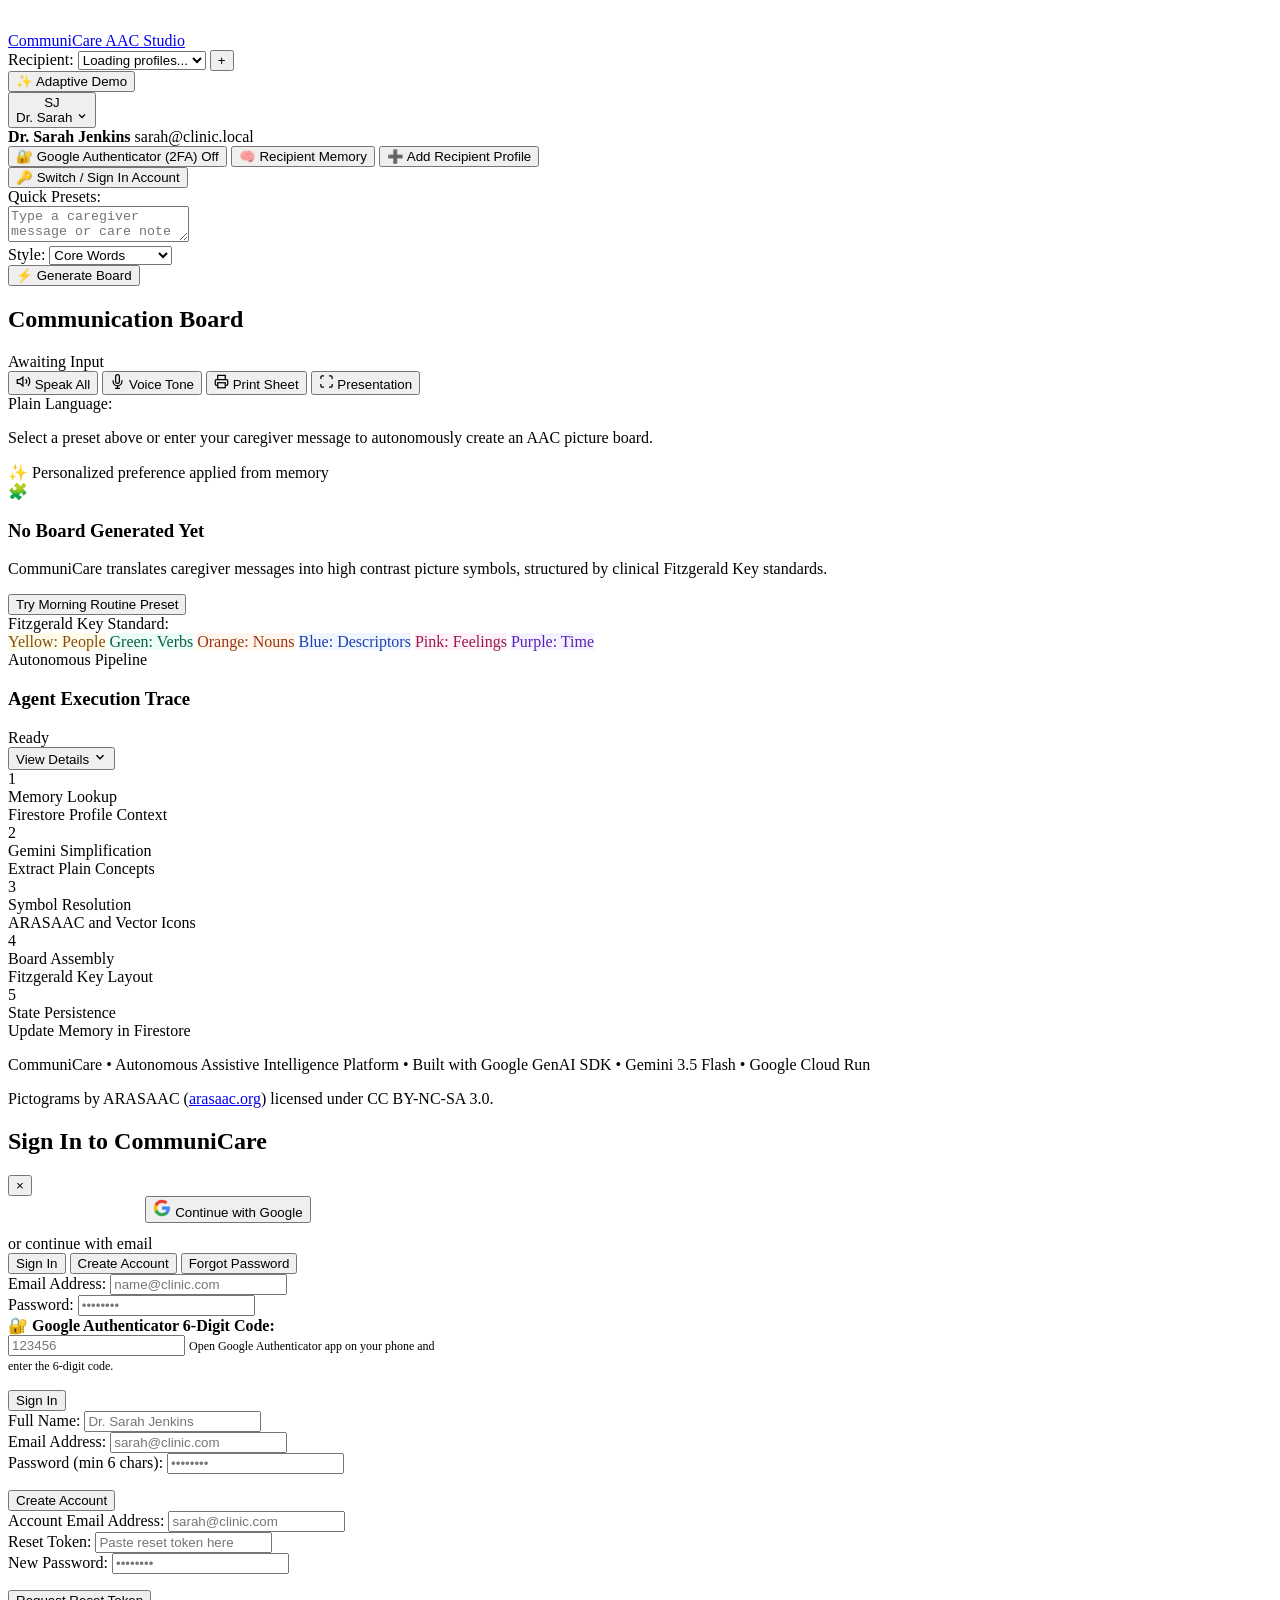
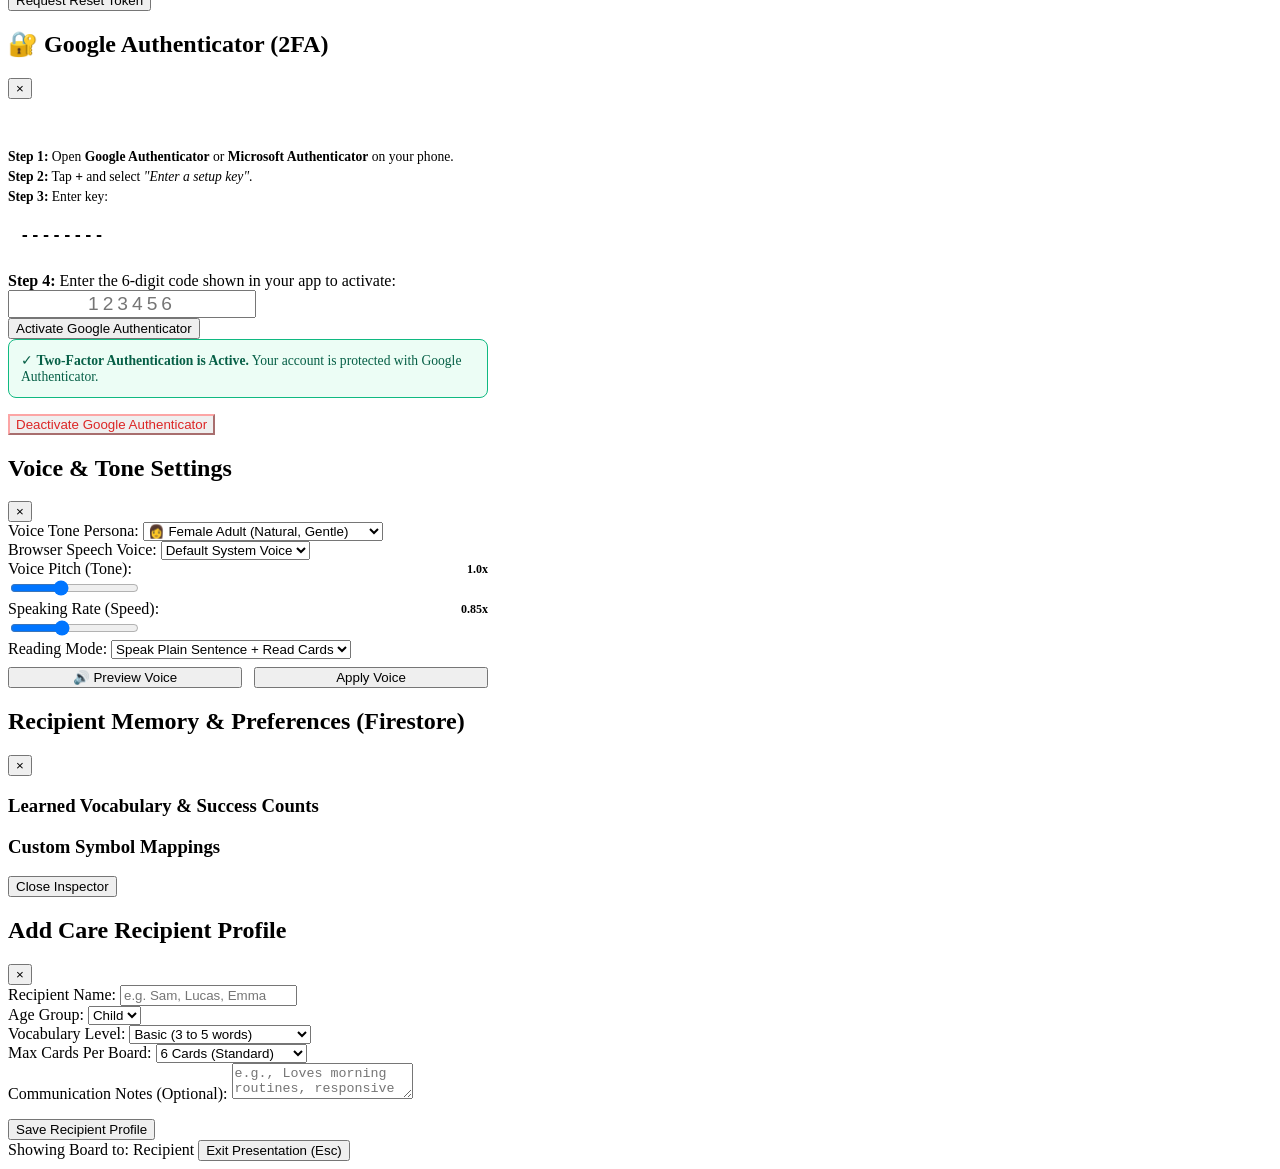
==== communicare/static/index.html @ 9b35aba6 "feat(auth & deploy): add 1-click Sign in with Google (OAuth 2.0) and Vercel deployment configuration" ====
<!DOCTYPE html>
<html lang="en">
<head>
  <meta charset="UTF-8">
  <meta name="viewport" content="width=device-width, initial-scale=1.0">
  <title>CommuniCare | Autonomous AAC Picture Symbol Studio</title>
  <meta name="description" content="CommuniCare translates caregiver messages into high contrast picture symbol boards and natural plain language for nonverbal individuals.">
  <link rel="preconnect" href="https://fonts.googleapis.com">
  <link rel="preconnect" href="https://fonts.gstatic.com" crossorigin>
  <link href="https://fonts.googleapis.com/css2?family=Lexend:wght@400;500;600;700;800&family=Plus+Jakarta+Sans:wght@400;460;500;600;700&display=swap" rel="stylesheet">
  <link rel="stylesheet" href="/static/style.css">
  <script src="https://accounts.google.com/gsi/client" async defer></script>
</head>
<body>
  <div id="app" class="app-container">
    
    <!-- Top Navigation Header -->
    <header class="app-header">
      <div class="header-brand">
        <a href="/" class="brand-link" title="CommuniCare Home">
          <div class="brand-icon">
            <svg viewBox="0 0 24 24" width="20" height="20" fill="none" stroke="#FFFFFF" stroke-width="2.5" stroke-linecap="round" stroke-linejoin="round">
              <rect x="3" y="3" width="7" height="7" rx="1.5" />
              <rect x="14" y="3" width="7" height="7" rx="1.5" />
              <rect x="3" y="14" width="7" height="7" rx="1.5" />
              <rect x="14" y="14" width="7" height="7" rx="1.5" />
            </svg>
          </div>
          <div class="brand-titles">
            <span class="brand-name">CommuniCare</span>
            <span class="brand-tagline">AAC Studio</span>
          </div>
        </a>
      </div>

      <!-- Recipient Profile Selector -->
      <div class="header-center-controls">
        <div class="header-recipient-selector" title="Active Care Recipient Profile">
          <label for="recipient-select" class="header-recipient-label">Recipient:</label>
          <select id="recipient-select" class="header-select">
            <option value="">Loading profiles...</option>
          </select>
          <button id="btn-add-profile" class="btn-icon-sm" title="Add New Recipient Profile">+</button>
        </div>
      </div>

      <!-- User Account & Quick Actions -->
      <div class="header-actions">
        <button id="btn-demo-tour" class="btn btn-accent btn-sm" title="Run Multi Turn Adaptive Demo">
          ✨ Adaptive Demo
        </button>

        <!-- User Profile Dropdown -->
        <div class="user-profile-menu-container">
          <button id="btn-user-menu" class="btn-user-pill" title="User Account & Security">
            <div class="user-avatar-circle" id="user-avatar-initials">SJ</div>
            <span id="user-display-name" class="user-display-name">Dr. Sarah</span>
            <svg width="12" height="12" viewBox="0 0 24 24" fill="none" stroke="currentColor" stroke-width="2.5"><path d="M6 9l6 6 6-6"/></svg>
          </button>

          <!-- Dropdown Menu -->
          <div id="user-dropdown-menu" class="user-dropdown-card hidden">
            <div class="user-dropdown-header">
              <strong id="dropdown-user-name">Dr. Sarah Jenkins</strong>
              <span id="dropdown-user-email" class="dropdown-email">sarah@clinic.local</span>
            </div>
            <div class="user-dropdown-divider"></div>
            <button id="dropdown-btn-2fa" class="dropdown-item">
              <span>🔐 Google Authenticator (2FA)</span>
              <span id="dropdown-2fa-badge" class="badge-subtle">Off</span>
            </button>
            <button id="dropdown-btn-memory" class="dropdown-item">
              <span>🧠 Recipient Memory</span>
            </button>
            <button id="dropdown-btn-add-recipient" class="dropdown-item">
              <span>➕ Add Recipient Profile</span>
            </button>
            <div class="user-dropdown-divider"></div>
            <button id="dropdown-btn-auth" class="dropdown-item item-accent">
              <span id="dropdown-auth-label">🔑 Switch / Sign In Account</span>
            </button>
          </div>
        </div>
      </div>
    </header>

    <!-- Main Studio Canvas -->
    <main class="main-content">

      <!-- Composer Card: Quick Presets + Message Input -->
      <section class="studio-card">
        <!-- Scenario Presets -->
        <div class="presets-row">
          <span class="presets-label">Quick Presets:</span>
          <div id="presets-container" class="presets-chips">
            <!-- Dynamically populated from /api/presets -->
          </div>
        </div>

        <!-- Composer Textarea & Action Bar -->
        <div class="input-composer-row">
          <div class="textarea-wrapper">
            <textarea
              id="caregiver-message"
              class="form-textarea"
              rows="2"
              placeholder="Type a caregiver message or care note (e.g., 'Good morning Leo! Please take your medicine with water, then eat pancakes for breakfast and we will go to the park.')"
            ></textarea>
          </div>

          <div class="composer-actions">
            <div class="style-selector-group">
              <label for="style-select" class="form-label-inline">Style:</label>
              <select id="style-select" class="form-select-sm">
                <option value="core_words">Core Words</option>
                <option value="step_by_step">Sequential Steps</option>
              </select>
            </div>
            <button id="btn-generate" class="btn btn-primary btn-generate">
              <span>⚡ Generate Board</span>
            </button>
          </div>
        </div>
      </section>

      <!-- Communication Board Hero Canvas -->
      <section class="board-card">
        
        <!-- Board Top Bar -->
        <div class="board-topbar">
          <div class="board-meta">
            <div class="board-title-row">
              <h2 id="board-title" class="board-main-title">Communication Board</h2>
              <span id="board-intent-badge" class="intent-badge">Awaiting Input</span>
            </div>
          </div>

          <div class="board-toolbar-actions">
            <button id="btn-speak-all" class="btn btn-secondary btn-sm" title="Speak full board sequence aloud">
              <svg width="15" height="15" viewBox="0 0 24 24" fill="none" stroke="currentColor" stroke-width="2"><polygon points="11 5 6 9 2 9 2 15 6 15 11 19 11 5"/><path d="M19.07 4.93a10 10 0 0 1 0 14.14M15.54 8.46a5 5 0 0 1 0 7.07"/></svg>
              <span>Speak All</span>
            </button>
            <button id="btn-voice-settings" class="btn btn-secondary btn-sm" title="Configure voice persona, pitch, and speed">
              <svg width="15" height="15" viewBox="0 0 24 24" fill="none" stroke="currentColor" stroke-width="2"><path d="M12 1a3 3 0 0 0-3 3v8a3 3 0 0 0 6 0V4a3 3 0 0 0-3-3z"/><path d="M19 10v2a7 7 0 0 1-14 0v-2"/><line x1="12" y1="19" x2="12" y2="23"/><line x1="8" y1="23" x2="16" y2="23"/></svg>
              <span>Voice Tone</span>
            </button>
            <button id="btn-print-board" class="btn btn-secondary btn-sm" title="Print physical AAC communication sheet">
              <svg width="15" height="15" viewBox="0 0 24 24" fill="none" stroke="currentColor" stroke-width="2"><polyline points="6 9 6 2 18 2 18 9"/><path d="M6 18H4a2 2 0 0 1-2-2v-5a2 2 0 0 1 2-2h16a2 2 0 0 1 2 2v5a2 2 0 0 1-2 2h-2"/><rect x="6" y="14" width="12" height="8"/></svg>
              <span>Print Sheet</span>
            </button>
            <button id="btn-fullscreen" class="btn btn-secondary btn-sm" title="Fullscreen Presentation View for Recipient">
              <svg width="15" height="15" viewBox="0 0 24 24" fill="none" stroke="currentColor" stroke-width="2"><path d="M8 3H5a2 2 0 0 0-2 2v3m18 0V5a2 2 0 0 0-2-2h-3m0 18h3a2 2 0 0 0 2-2v-3M3 16v3a2 2 0 0 0 2 2h3"/></svg>
              <span>Presentation</span>
            </button>
          </div>
        </div>

        <!-- Plain Language Sentence Ribbon -->
        <div id="simplified-banner" class="simplified-sentence-box" title="Click to speak plain sentence aloud">
          <div class="simplified-ribbon-content">
            <span class="simplified-label">Plain Language:</span>
            <p id="simplified-text" class="simplified-sentence">
              Select a preset above or enter your caregiver message to autonomously create an AAC picture board.
            </p>
          </div>
          <div id="adaptation-alert" class="adaptation-tag hidden">
            ✨ Personalized preference applied from memory
          </div>
        </div>

        <!-- AAC Cards Grid -->
        <div id="aac-cards-grid" class="aac-grid">
          <div class="empty-board-state">
            <div class="empty-icon">🧩</div>
            <h3>No Board Generated Yet</h3>
            <p>CommuniCare translates caregiver messages into high contrast picture symbols, structured by clinical Fitzgerald Key standards.</p>
            <button id="btn-quick-sample" class="btn btn-primary btn-sm">Try Morning Routine Preset</button>
          </div>
        </div>

        <!-- Fitzgerald Key Color Legend -->
        <div class="fitzgerald-legend">
          <span class="legend-title">Fitzgerald Key Standard:</span>
          <div class="legend-pills-row">
            <span class="legend-pill" style="background:#FEFCE8; border-color:#EAB308; color:#854D0E;">Yellow: People</span>
            <span class="legend-pill" style="background:#ECFDF5; border-color:#10B981; color:#065F46;">Green: Verbs</span>
            <span class="legend-pill" style="background:#FFF7ED; border-color:#F97316; color:#9A3412;">Orange: Nouns</span>
            <span class="legend-pill" style="background:#EFF6FF; border-color:#3B82F6; color:#1E40AF;">Blue: Descriptors</span>
            <span class="legend-pill" style="background:#FDF2F8; border-color:#EC4899; color:#9D174D;">Pink: Feelings</span>
            <span class="legend-pill" style="background:#F5F3FF; border-color:#8B5CF6; color:#5B21B6;">Purple: Time</span>
          </div>
        </div>
      </section>

      <!-- Autonomous Agent Pipeline Trace (Collapsible) -->
      <section class="pipeline-section">
        <div class="pipeline-card">
          <div class="pipeline-header" id="pipeline-toggle-header">
            <div class="pipeline-title-group">
              <span class="pipeline-badge">Autonomous Pipeline</span>
              <h3 class="pipeline-title">Agent Execution Trace</h3>
              <span id="pipeline-timer" class="pipeline-timer">Ready</span>
            </div>
            <button id="btn-toggle-trace" class="btn btn-ghost btn-sm">
              <span id="trace-toggle-text">View Details</span>
              <svg id="trace-toggle-icon" width="14" height="14" viewBox="0 0 24 24" fill="none" stroke="currentColor" stroke-width="2.5"><path d="M6 9l6 6 6-6"/></svg>
            </button>
          </div>

          <div id="pipeline-steps" class="pipeline-steps-horizontal hidden">
            <div class="pipeline-step step-idle">
              <div class="step-icon">1</div>
              <div class="step-info">
                <div class="step-title">Memory Lookup</div>
                <div class="step-desc">Firestore Profile Context</div>
              </div>
            </div>
            <div class="pipeline-step step-idle">
              <div class="step-icon">2</div>
              <div class="step-info">
                <div class="step-title">Gemini Simplification</div>
                <div class="step-desc">Extract Plain Concepts</div>
              </div>
            </div>
            <div class="pipeline-step step-idle">
              <div class="step-icon">3</div>
              <div class="step-info">
                <div class="step-title">Symbol Resolution</div>
                <div class="step-desc">ARASAAC and Vector Icons</div>
              </div>
            </div>
            <div class="pipeline-step step-idle">
              <div class="step-icon">4</div>
              <div class="step-info">
                <div class="step-title">Board Assembly</div>
                <div class="step-desc">Fitzgerald Key Layout</div>
              </div>
            </div>
            <div class="pipeline-step step-idle">
              <div class="step-icon">5</div>
              <div class="step-info">
                <div class="step-title">State Persistence</div>
                <div class="step-desc">Update Memory in Firestore</div>
              </div>
            </div>
          </div>
        </div>
      </section>

      <!-- App Footer with Attribution -->
      <footer class="studio-footer">
        <p>CommuniCare &bull; Autonomous Assistive Intelligence Platform &bull; Built with Google GenAI SDK &bull; Gemini 3.5 Flash &bull; Google Cloud Run</p>
        <p style="margin-top:0.35rem;">Pictograms by ARASAAC (<a href="https://arasaac.org" target="_blank" rel="noopener">arasaac.org</a>) licensed under CC BY-NC-SA 3.0.</p>
      </footer>
    </main>

    <!-- =========================================================================
         MODAL: AUTHENTICATION (Sign In / Sign Up / Forgot Password / 2FA)
         ========================================================================= -->
    <div id="auth-modal" class="modal-backdrop hidden">
      <div class="modal-container" style="max-width: 440px;">
        <div class="modal-header">
          <h2 id="auth-modal-title" class="modal-title">Sign In to CommuniCare</h2>
          <button id="btn-close-auth-modal" class="btn-close">&times;</button>
        </div>

        <div class="modal-body">
          <!-- 1-Click Sign in with Google (Google Cloud Console OAuth) -->
          <div class="google-auth-section">
            <div id="google-btn-wrapper" style="display:flex; justify-content:center; margin-bottom:0.75rem;">
              <button type="button" id="btn-custom-google-login" class="btn-google-signin">
                <svg width="18" height="18" viewBox="0 0 24 24">
                  <path fill="#4285F4" d="M22.56 12.25c0-.78-.07-1.53-.2-2.25H12v4.26h5.92c-.26 1.37-1.04 2.53-2.21 3.31v2.77h3.57c2.08-1.92 3.28-4.74 3.28-8.09z"/>
                  <path fill="#34A853" d="M12 23c2.97 0 5.46-.98 7.28-2.66l-3.57-2.77c-.98.66-2.23 1.06-3.71 1.06-2.86 0-5.29-1.93-6.16-4.53H2.18v2.84C3.99 20.53 7.7 23 12 23z"/>
                  <path fill="#FBBC05" d="M5.84 14.09c-.22-.66-.35-1.36-.35-2.09s.13-1.43.35-2.09V7.06H2.18C1.43 8.55 1 10.22 1 12s.43 3.45 1.18 4.94l2.85-2.22.81-.63z"/>
                  <path fill="#EA4335" d="M12 5.38c1.62 0 3.06.56 4.21 1.64l3.15-3.15C17.45 2.09 14.97 1 12 1 7.7 1 3.99 3.47 2.18 7.06l3.66 2.84c.87-2.6 3.3-4.52 6.16-4.52z"/>
                </svg>
                <span>Continue with Google</span>
              </button>
            </div>
            
            <div class="auth-divider">
              <span>or continue with email</span>
            </div>
          </div>

          <!-- Auth Navigation Tabs -->
          <div class="auth-tabs" id="auth-tabs-row">
            <button id="tab-auth-login" class="auth-tab active" type="button">Sign In</button>
            <button id="tab-auth-register" class="auth-tab" type="button">Create Account</button>
            <button id="tab-auth-forgot" class="auth-tab" type="button">Forgot Password</button>
          </div>

          <!-- Alert message box -->
          <div id="auth-alert" class="auth-alert-box hidden"></div>

          <!-- Form 1: Sign In -->
          <form id="form-auth-login" class="auth-form">
            <div class="form-group">
              <label for="login-email" class="form-label">Email Address:</label>
              <input type="email" id="login-email" class="form-select" placeholder="name@clinic.com" required autocomplete="email" />
            </div>
            <div class="form-group">
              <label for="login-password" class="form-label">Password:</label>
              <input type="password" id="login-password" class="form-select" placeholder="••••••••" required autocomplete="current-password" />
            </div>

            <!-- Optional 2FA Code field (shown if 2FA required) -->
            <div id="login-2fa-field" class="form-group hidden">
              <label for="login-totp" class="form-label" style="color:var(--color-royal-violet); font-weight:700;">
                🔐 Google Authenticator 6-Digit Code:
              </label>
              <input type="text" id="login-totp" class="form-select" placeholder="123456" maxlength="6" inputmode="numeric" autocomplete="one-time-code" />
              <span style="font-size:0.75rem; color:var(--color-stone-gray);">Open Google Authenticator app on your phone and enter the 6-digit code.</span>
            </div>

            <button type="submit" id="btn-submit-login" class="btn btn-primary btn-block" style="margin-top:1rem;">
              <span>Sign In</span>
            </button>
          </form>

          <!-- Form 2: Sign Up (Register) -->
          <form id="form-auth-register" class="auth-form hidden">
            <div class="form-group">
              <label for="reg-fullname" class="form-label">Full Name:</label>
              <input type="text" id="reg-fullname" class="form-select" placeholder="Dr. Sarah Jenkins" required />
            </div>
            <div class="form-group">
              <label for="reg-email" class="form-label">Email Address:</label>
              <input type="email" id="reg-email" class="form-select" placeholder="sarah@clinic.com" required autocomplete="email" />
            </div>
            <div class="form-group">
              <label for="reg-password" class="form-label">Password (min 6 chars):</label>
              <input type="password" id="reg-password" class="form-select" placeholder="••••••••" minlength="6" required autocomplete="new-password" />
            </div>
            <button type="submit" id="btn-submit-register" class="btn btn-primary btn-block" style="margin-top:1rem;">
              <span>Create Account</span>
            </button>
          </form>

          <!-- Form 3: Forgot Password -->
          <form id="form-auth-forgot" class="auth-form hidden">
            <div class="form-group">
              <label for="forgot-email" class="form-label">Account Email Address:</label>
              <input type="email" id="forgot-email" class="form-select" placeholder="sarah@clinic.com" required />
            </div>

            <!-- Step 2: Reset Token & New Password -->
            <div id="reset-token-group" class="hidden">
              <div class="form-group">
                <label for="reset-token" class="form-label">Reset Token:</label>
                <input type="text" id="reset-token" class="form-select" placeholder="Paste reset token here" />
              </div>
              <div class="form-group">
                <label for="reset-new-password" class="form-label">New Password:</label>
                <input type="password" id="reset-new-password" class="form-select" placeholder="••••••••" minlength="6" />
              </div>
            </div>

            <button type="submit" id="btn-submit-forgot" class="btn btn-primary btn-block" style="margin-top:1rem;">
              <span>Request Reset Token</span>
            </button>
          </form>

        </div>
      </div>
    </div>

    <!-- =========================================================================
         MODAL: GOOGLE AUTHENTICATOR (2FA / MFA SECURITY)
         ========================================================================= -->
    <div id="twofactor-modal" class="modal-backdrop hidden">
      <div class="modal-container" style="max-width: 480px;">
        <div class="modal-header">
          <h2 class="modal-title">🔐 Google Authenticator (2FA)</h2>
          <button id="btn-close-2fa-modal" class="btn-close">&times;</button>
        </div>
        <div class="modal-body">
          <div id="twofactor-status-box" style="margin-bottom:1.25rem; padding:0.85rem; border-radius:8px; background:var(--color-paper-white); border:1px solid var(--color-soft-mist); font-size:0.85rem;">
            <!-- Rendered dynamically -->
          </div>

          <div id="twofactor-setup-view" class="hidden">
            <div style="font-size:0.85rem; color:var(--color-stone-gray); line-height:1.5; margin-bottom:1rem;">
              <strong>Step 1:</strong> Open <strong>Google Authenticator</strong> or <strong>Microsoft Authenticator</strong> on your phone.<br/>
              <strong>Step 2:</strong> Tap <strong>+</strong> and select <em>"Enter a setup key"</em>.<br/>
              <strong>Step 3:</strong> Enter key:
              <div id="twofactor-secret-key" style="margin:8px 0; padding:8px 12px; background:var(--color-soft-mist); border-radius:6px; font-family:monospace; font-weight:700; font-size:1rem; letter-spacing:1px; color:var(--color-ink-charcoal); user-select:all; cursor:pointer;" title="Click to copy">
                --------
              </div>
            </div>

            <div class="form-group">
              <label for="twofactor-verify-code" class="form-label">
                <strong>Step 4:</strong> Enter the 6-digit code shown in your app to activate:
              </label>
              <input type="text" id="twofactor-verify-code" class="form-select" placeholder="123456" maxlength="6" inputmode="numeric" style="font-size:1.2rem; letter-spacing:4px; text-align:center;" />
            </div>

            <button id="btn-enable-2fa-confirm" class="btn btn-primary btn-block">
              Activate Google Authenticator
            </button>
          </div>

          <div id="twofactor-active-view" class="hidden">
            <div style="background:#ECFDF5; border:1px solid #10B981; border-radius:8px; padding:12px; color:#065F46; font-size:0.85rem; margin-bottom:1rem;">
              ✓ <strong>Two-Factor Authentication is Active.</strong> Your account is protected with Google Authenticator.
            </div>
            <button id="btn-disable-2fa" class="btn btn-secondary btn-block" style="color:#DC2626; border-color:#FCA5A5;">
              Deactivate Google Authenticator
            </button>
          </div>
        </div>
      </div>
    </div>

    <!-- Modal: Voice & Audio Customization -->
    <div id="voice-modal" class="modal-backdrop hidden">
      <div class="modal-container" style="max-width: 480px;">
        <div class="modal-header">
          <h2 class="modal-title">Voice & Tone Settings</h2>
          <button id="btn-close-voice-modal" class="btn-close">&times;</button>
        </div>
        <div class="modal-body">
          <div class="form-group">
            <label for="voice-persona-select" class="form-label">Voice Tone Persona:</label>
            <select id="voice-persona-select" class="form-select">
              <option value="child_friendly">🧒 Child Friendly (Warm, High Tone)</option>
              <option value="female_adult" selected>👩 Female Adult (Natural, Gentle)</option>
              <option value="male_adult">👨 Male Adult (Grounded, Clear)</option>
              <option value="calm_sensory">🌿 Gentle & Calm (Slow Pace, Soft)</option>
              <option value="expressive">✨ Expressive (Enthusiastic Tone)</option>
              <option value="custom">⚙️ Custom System Voice</option>
            </select>
          </div>

          <div class="form-group">
            <label for="system-voice-select" class="form-label">Browser Speech Voice:</label>
            <select id="system-voice-select" class="form-select">
              <option value="">Default System Voice</option>
            </select>
          </div>

          <div class="form-group">
            <div style="display:flex; justify-content:space-between; align-items:center;">
              <label for="voice-pitch-range" class="form-label">Voice Pitch (Tone):</label>
              <span id="voice-pitch-label" style="font-size:0.75rem; font-weight:700; color:var(--color-royal-violet);">1.0x</span>
            </div>
            <input type="range" id="voice-pitch-range" min="0.5" max="1.8" step="0.05" value="1.0" class="voice-slider" />
          </div>

          <div class="form-group">
            <div style="display:flex; justify-content:space-between; align-items:center;">
              <label for="voice-rate-range" class="form-label">Speaking Rate (Speed):</label>
              <span id="voice-rate-label" style="font-size:0.75rem; font-weight:700; color:var(--color-royal-violet);">0.85x</span>
            </div>
            <input type="range" id="voice-rate-range" min="0.5" max="1.4" step="0.05" value="0.85" class="voice-slider" />
          </div>

          <div class="form-group">
            <label class="form-label">Reading Mode:</label>
            <select id="voice-mode-select" class="form-select">
              <option value="full_sentence_and_cards" selected>Speak Plain Sentence + Read Cards</option>
              <option value="cards_only">Read Cards in Sequence Only</option>
              <option value="sentence_only">Speak Plain Sentence Only</option>
            </select>
          </div>

          <div style="display:flex; gap:0.75rem; margin-top:0.5rem;">
            <button id="btn-test-voice" type="button" class="btn btn-secondary" style="flex:1;">
              <span>🔊 Preview Voice</span>
            </button>
            <button id="btn-save-voice" type="button" class="btn btn-primary" style="flex:1;">
              <span>Apply Voice</span>
            </button>
          </div>
        </div>
      </div>
    </div>

    <!-- Modal: Recipient Memory Inspector -->
    <div id="memory-modal" class="modal-backdrop hidden">
      <div class="modal-container">
        <div class="modal-header">
          <h2 class="modal-title">Recipient Memory & Preferences (Firestore)</h2>
          <button id="btn-close-modal" class="btn-close">&times;</button>
        </div>
        <div class="modal-body">
          <div id="memory-profile-summary" class="memory-summary-box"></div>
          <div class="memory-tabs">
            <div class="memory-section">
              <h3>Learned Vocabulary & Success Counts</h3>
              <div id="learned-vocab-cloud" class="vocab-cloud"></div>
            </div>
            <div class="memory-section">
              <h3>Custom Symbol Mappings</h3>
              <div id="symbol-pref-list" class="pref-list"></div>
            </div>
          </div>
        </div>
        <div class="modal-footer">
          <button id="btn-close-modal-bottom" class="btn btn-secondary">Close Inspector</button>
        </div>
      </div>
    </div>

    <!-- Modal: Add New Recipient Profile -->
    <div id="add-profile-modal" class="modal-backdrop hidden">
      <div class="modal-container" style="max-width: 480px;">
        <div class="modal-header">
          <h2 class="modal-title">Add Care Recipient Profile</h2>
          <button id="btn-close-profile-modal" class="btn-close">&times;</button>
        </div>
        <div class="modal-body">
          <form id="add-profile-form">
            <div class="form-group">
              <label for="new-profile-name" class="form-label">Recipient Name:</label>
              <input type="text" id="new-profile-name" class="form-select" placeholder="e.g. Sam, Lucas, Emma" required />
            </div>
            <div class="form-row">
              <div class="form-group half-width">
                <label for="new-profile-age" class="form-label">Age Group:</label>
                <select id="new-profile-age" class="form-select">
                  <option value="child">Child</option>
                  <option value="teen">Teen</option>
                  <option value="adult">Adult</option>
                </select>
              </div>
              <div class="form-group half-width">
                <label for="new-profile-vocab" class="form-label">Vocabulary Level:</label>
                <select id="new-profile-vocab" class="form-select">
                  <option value="basic">Basic (3 to 5 words)</option>
                  <option value="intermediate">Intermediate (5 to 7 words)</option>
                  <option value="advanced">Advanced (7 to 9 words)</option>
                </select>
              </div>
            </div>
            <div class="form-group">
              <label for="new-profile-cards" class="form-label">Max Cards Per Board:</label>
              <select id="new-profile-cards" class="form-select">
                <option value="4">4 Cards (High Clarity)</option>
                <option value="6" selected>6 Cards (Standard)</option>
                <option value="8">8 Cards (Extended)</option>
              </select>
            </div>
            <div class="form-group">
              <label for="new-profile-notes" class="form-label">Communication Notes (Optional):</label>
              <textarea id="new-profile-notes" class="form-textarea" rows="2" placeholder="e.g., Loves morning routines, responsive to orange food cards"></textarea>
            </div>
            <div class="modal-footer" style="padding:0; margin-top:1rem; border-top:none;">
              <button type="submit" class="btn btn-primary btn-block">Save Recipient Profile</button>
            </div>
          </form>
        </div>
      </div>
    </div>

    <!-- Presentation Fullscreen Banner -->
    <div id="presentation-banner" class="presentation-header hidden">
      <span id="presentation-recipient">Showing Board to: Recipient</span>
      <button id="btn-exit-presentation" class="btn btn-secondary btn-sm">Exit Presentation (Esc)</button>
    </div>

  </div>

  <script src="/static/app.js"></script>
</body>
</html>
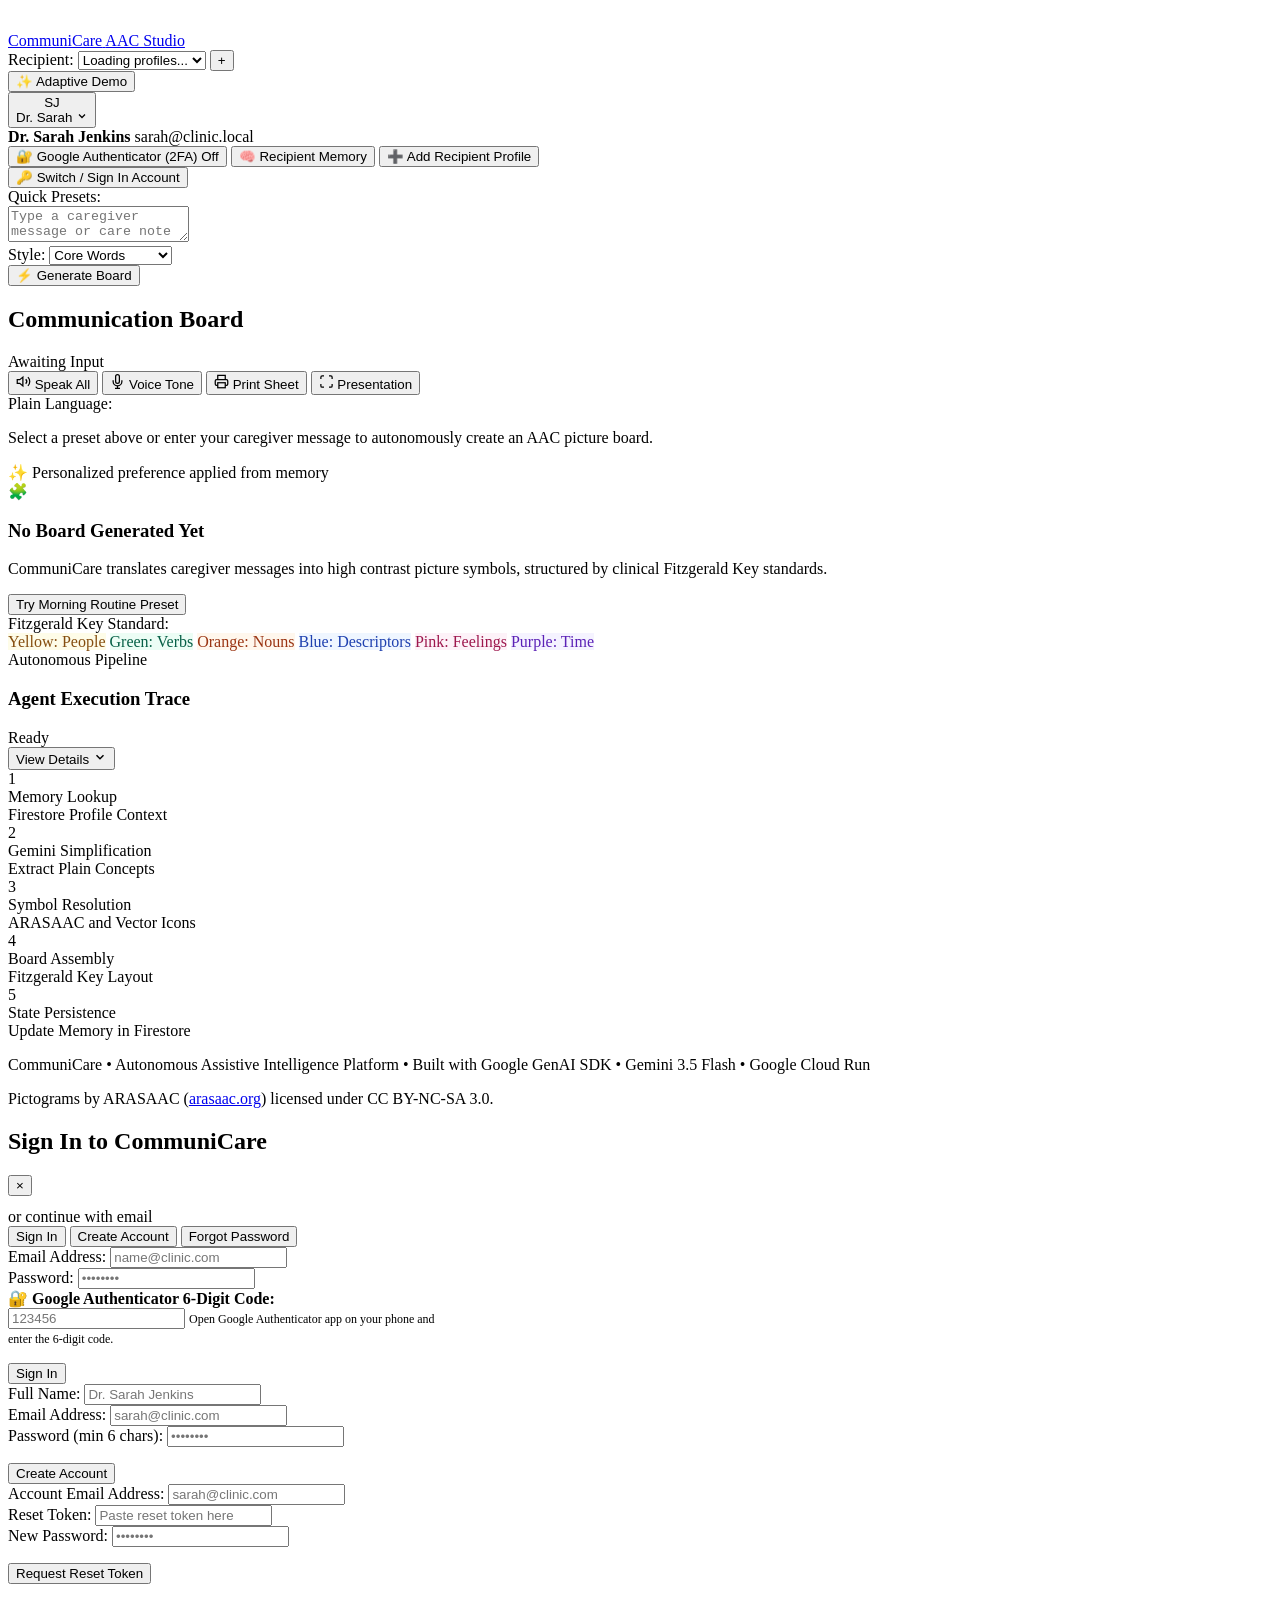
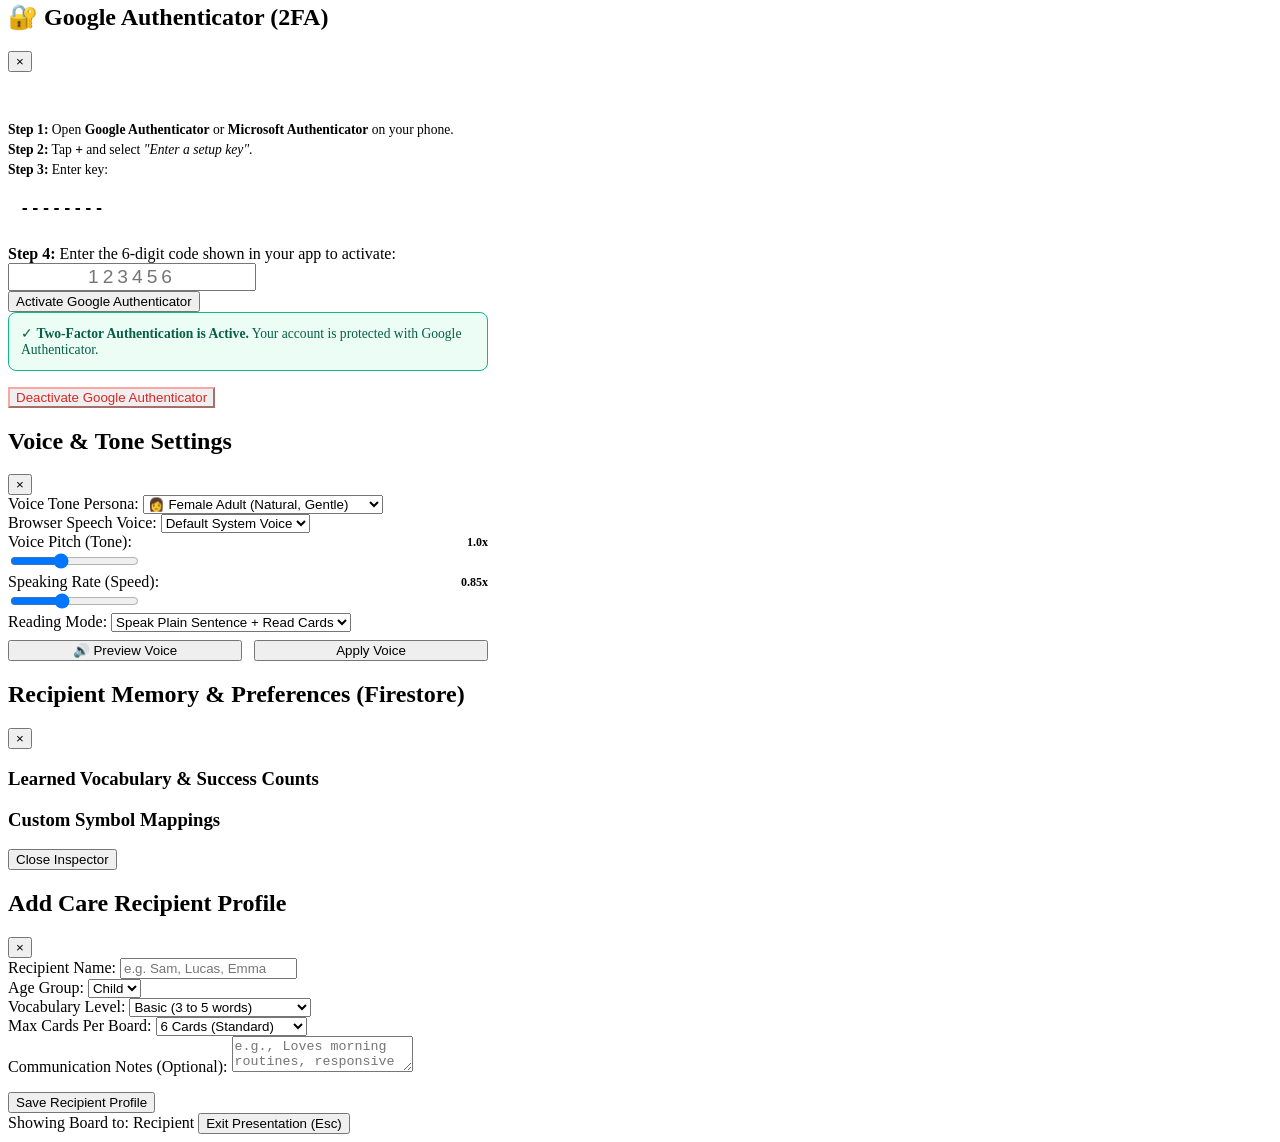
==== commit f180810a: "feat(auth): configure Google Identity Services with official Client ID for 1-click Sign in with Goog" ====
--- a/communicare/static/index.html
+++ b/communicare/static/index.html
@@ -267,16 +267,21 @@
         <div class="modal-body">
           <!-- 1-Click Sign in with Google (Google Cloud Console OAuth) -->
           <div class="google-auth-section">
-            <div id="google-btn-wrapper" style="display:flex; justify-content:center; margin-bottom:0.75rem;">
-              <button type="button" id="btn-custom-google-login" class="btn-google-signin">
-                <svg width="18" height="18" viewBox="0 0 24 24">
-                  <path fill="#4285F4" d="M22.56 12.25c0-.78-.07-1.53-.2-2.25H12v4.26h5.92c-.26 1.37-1.04 2.53-2.21 3.31v2.77h3.57c2.08-1.92 3.28-4.74 3.28-8.09z"/>
-                  <path fill="#34A853" d="M12 23c2.97 0 5.46-.98 7.28-2.66l-3.57-2.77c-.98.66-2.23 1.06-3.71 1.06-2.86 0-5.29-1.93-6.16-4.53H2.18v2.84C3.99 20.53 7.7 23 12 23z"/>
-                  <path fill="#FBBC05" d="M5.84 14.09c-.22-.66-.35-1.36-.35-2.09s.13-1.43.35-2.09V7.06H2.18C1.43 8.55 1 10.22 1 12s.43 3.45 1.18 4.94l2.85-2.22.81-.63z"/>
-                  <path fill="#EA4335" d="M12 5.38c1.62 0 3.06.56 4.21 1.64l3.15-3.15C17.45 2.09 14.97 1 12 1 7.7 1 3.99 3.47 2.18 7.06l3.66 2.84c.87-2.6 3.3-4.52 6.16-4.52z"/>
-                </svg>
-                <span>Continue with Google</span>
-              </button>
+            <div id="g_id_onload"
+                 data-client_id="934093627046-o3dde5hvlkgl8qtmm1fdrjoiuvabkr8t.apps.googleusercontent.com"
+                 data-callback="handleGoogleCredentialResponse"
+                 data-auto_prompt="false">
+            </div>
+            <div id="google-btn-wrapper" style="display:flex; justify-content:center; margin-bottom:0.75rem; width:100%;">
+              <div class="g_id_signin"
+                   data-type="standard"
+                   data-shape="rectangular"
+                   data-theme="outline"
+                   data-text="continue_with"
+                   data-size="large"
+                   data-logo_alignment="left"
+                   data-width="380">
+              </div>
             </div>
             
             <div class="auth-divider">
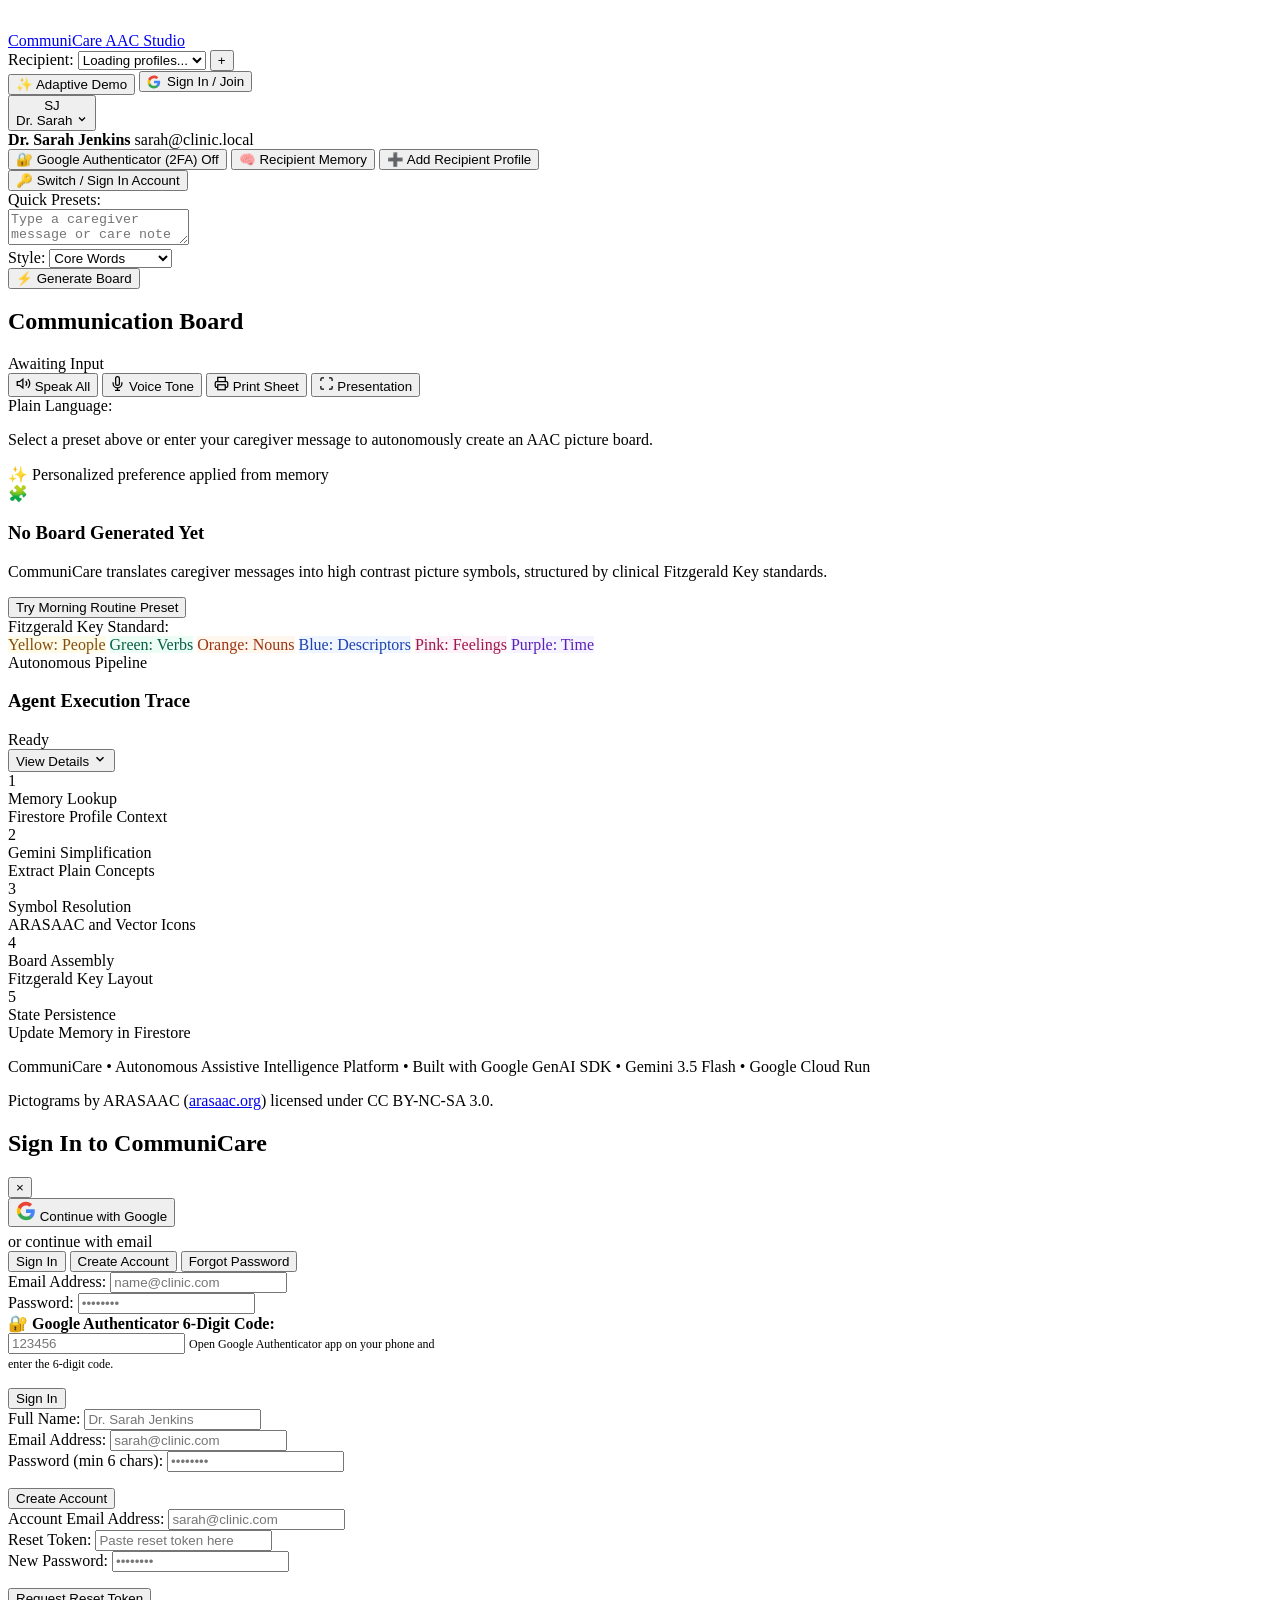
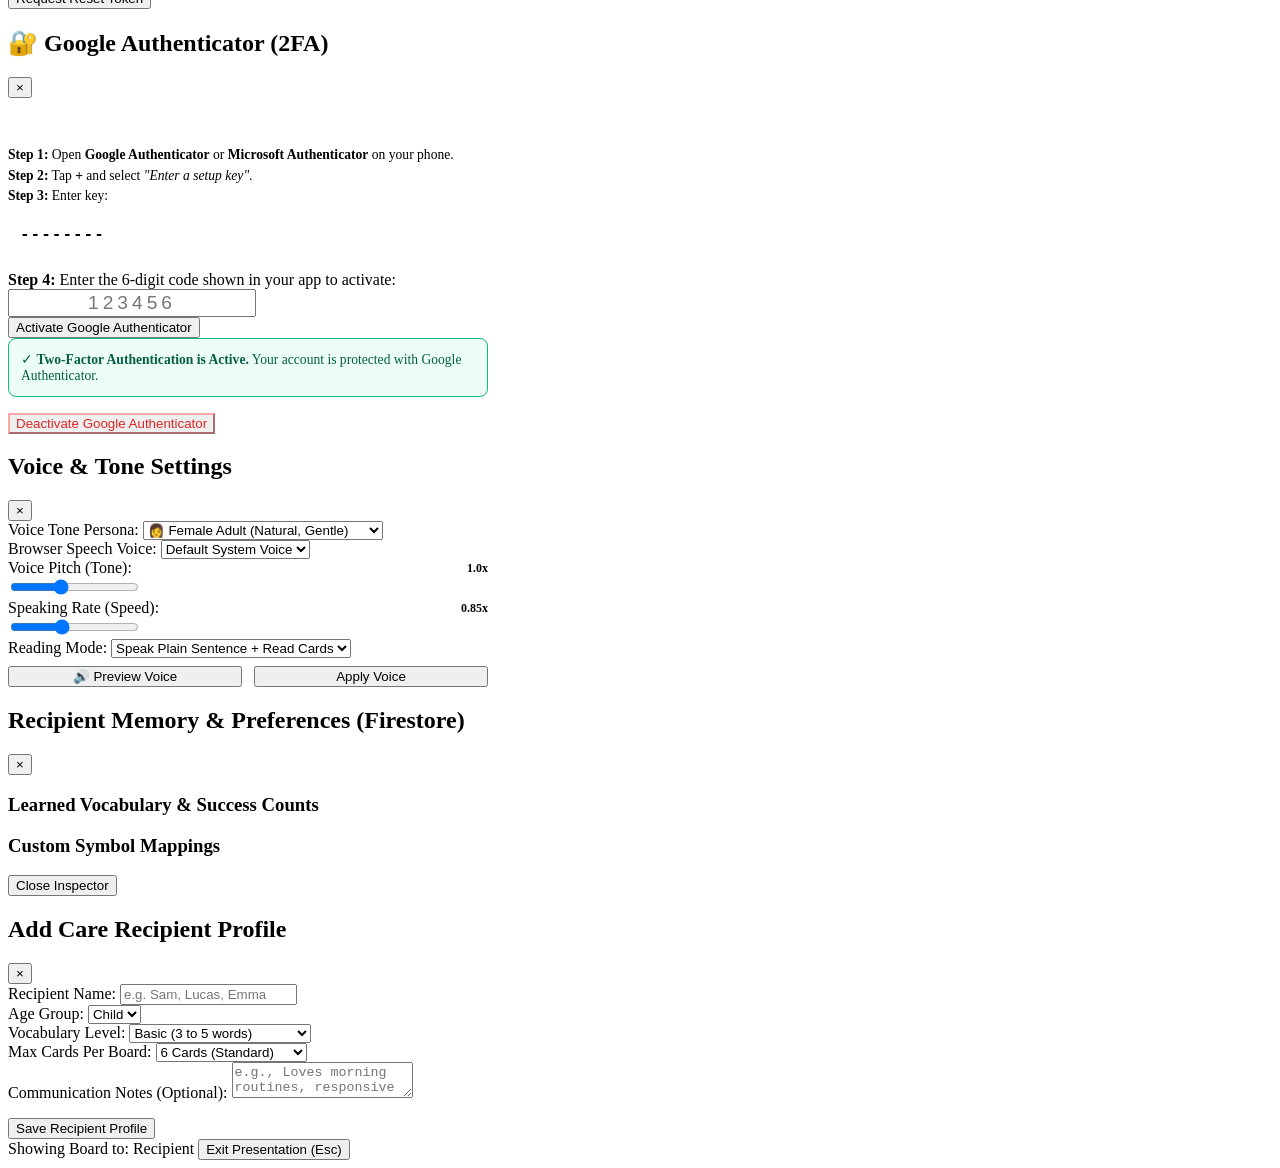
==== commit 7b1d5655: "feat(ui): add prominent Sign In with Google buttons to header, landing page, and auth modal with Goo" ====
--- a/communicare/static/index.html
+++ b/communicare/static/index.html
@@ -50,8 +50,19 @@
           ✨ Adaptive Demo
         </button>
 
-        <!-- User Profile Dropdown -->
-        <div class="user-profile-menu-container">
+        <!-- Unauthenticated: Direct Sign In Button -->
+        <button id="btn-header-signin" class="btn btn-primary btn-sm" style="display:inline-flex; align-items:center; gap:6px;">
+          <svg width="14" height="14" viewBox="0 0 24 24">
+            <path fill="#4285F4" d="M22.56 12.25c0-.78-.07-1.53-.2-2.25H12v4.26h5.92c-.26 1.37-1.04 2.53-2.21 3.31v2.77h3.57c2.08-1.92 3.28-4.74 3.28-8.09z"/>
+            <path fill="#34A853" d="M12 23c2.97 0 5.46-.98 7.28-2.66l-3.57-2.77c-.98.66-2.23 1.06-3.71 1.06-2.86 0-5.29-1.93-6.16-4.53H2.18v2.84C3.99 20.53 7.7 23 12 23z"/>
+            <path fill="#FBBC05" d="M5.84 14.09c-.22-.66-.35-1.36-.35-2.09s.13-1.43.35-2.09V7.06H2.18C1.43 8.55 1 10.22 1 12s.43 3.45 1.18 4.94l2.85-2.22.81-.63z"/>
+            <path fill="#EA4335" d="M12 5.38c1.62 0 3.06.56 4.21 1.64l3.15-3.15C17.45 2.09 14.97 1 12 1 7.7 1 3.99 3.47 2.18 7.06l3.66 2.84c.87-2.6 3.3-4.52 6.16-4.52z"/>
+          </svg>
+          <span>Sign In / Join</span>
+        </button>
+
+        <!-- Authenticated: User Profile Dropdown -->
+        <div id="user-profile-menu-container" class="user-profile-menu-container hidden">
           <button id="btn-user-menu" class="btn-user-pill" title="User Account & Security">
             <div class="user-avatar-circle" id="user-avatar-initials">SJ</div>
             <span id="user-display-name" class="user-display-name">Dr. Sarah</span>
@@ -267,22 +278,16 @@
         <div class="modal-body">
           <!-- 1-Click Sign in with Google (Google Cloud Console OAuth) -->
           <div class="google-auth-section">
-            <div id="g_id_onload"
-                 data-client_id="934093627046-o3dde5hvlkgl8qtmm1fdrjoiuvabkr8t.apps.googleusercontent.com"
-                 data-callback="handleGoogleCredentialResponse"
-                 data-auto_prompt="false">
-            </div>
-            <div id="google-btn-wrapper" style="display:flex; justify-content:center; margin-bottom:0.75rem; width:100%;">
-              <div class="g_id_signin"
-                   data-type="standard"
-                   data-shape="rectangular"
-                   data-theme="outline"
-                   data-text="continue_with"
-                   data-size="large"
-                   data-logo_alignment="left"
-                   data-width="380">
-              </div>
-            </div>
+            <button type="button" id="btn-custom-google-login" class="btn-google-signin">
+              <svg width="20" height="20" viewBox="0 0 24 24">
+                <path fill="#4285F4" d="M22.56 12.25c0-.78-.07-1.53-.2-2.25H12v4.26h5.92c-.26 1.37-1.04 2.53-2.21 3.31v2.77h3.57c2.08-1.92 3.28-4.74 3.28-8.09z"/>
+                <path fill="#34A853" d="M12 23c2.97 0 5.46-.98 7.28-2.66l-3.57-2.77c-.98.66-2.23 1.06-3.71 1.06-2.86 0-5.29-1.93-6.16-4.53H2.18v2.84C3.99 20.53 7.7 23 12 23z"/>
+                <path fill="#FBBC05" d="M5.84 14.09c-.22-.66-.35-1.36-.35-2.09s.13-1.43.35-2.09V7.06H2.18C1.43 8.55 1 10.22 1 12s.43 3.45 1.18 4.94l2.85-2.22.81-.63z"/>
+                <path fill="#EA4335" d="M12 5.38c1.62 0 3.06.56 4.21 1.64l3.15-3.15C17.45 2.09 14.97 1 12 1 7.7 1 3.99 3.47 2.18 7.06l3.66 2.84c.87-2.6 3.3-4.52 6.16-4.52z"/>
+              </svg>
+              <span>Continue with Google</span>
+            </button>
+            <div id="google-btn-wrapper" style="display:flex; justify-content:center; margin-top:0.4rem; width:100%;"></div>
             
             <div class="auth-divider">
               <span>or continue with email</span>
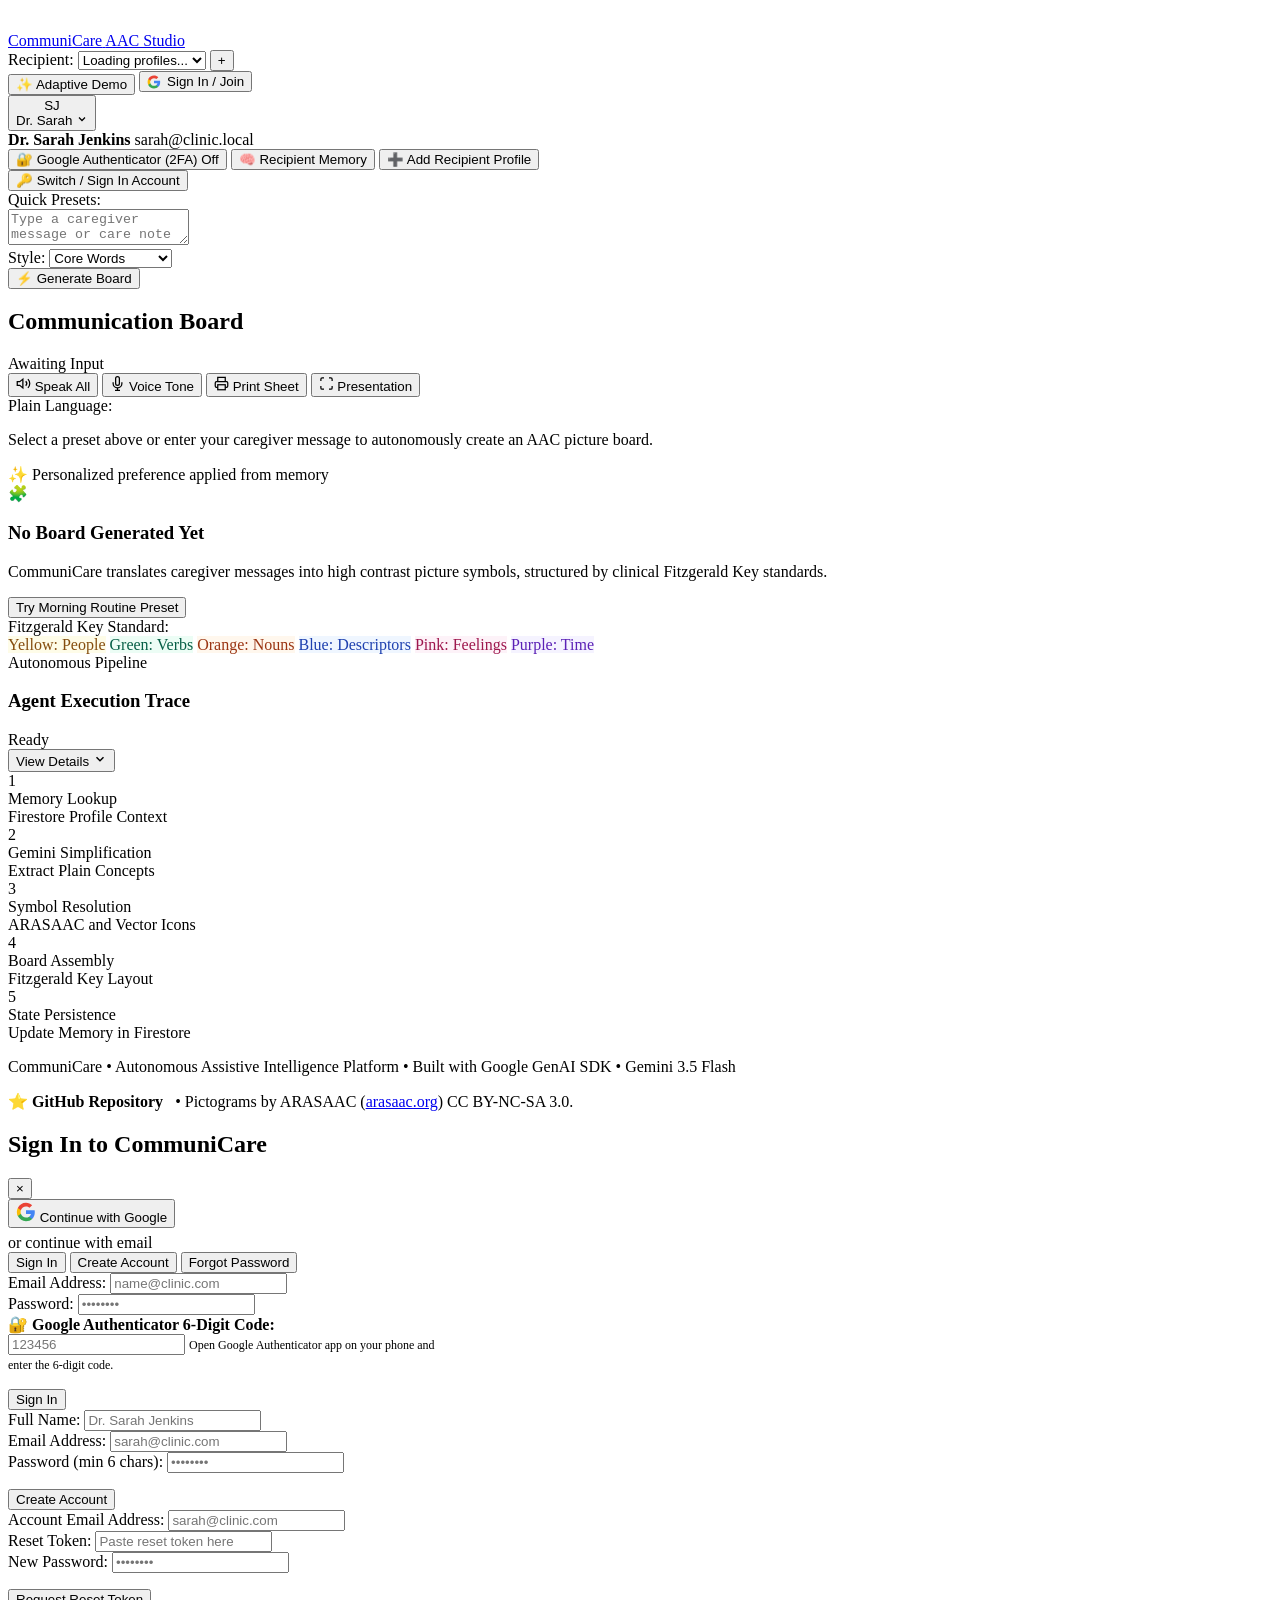
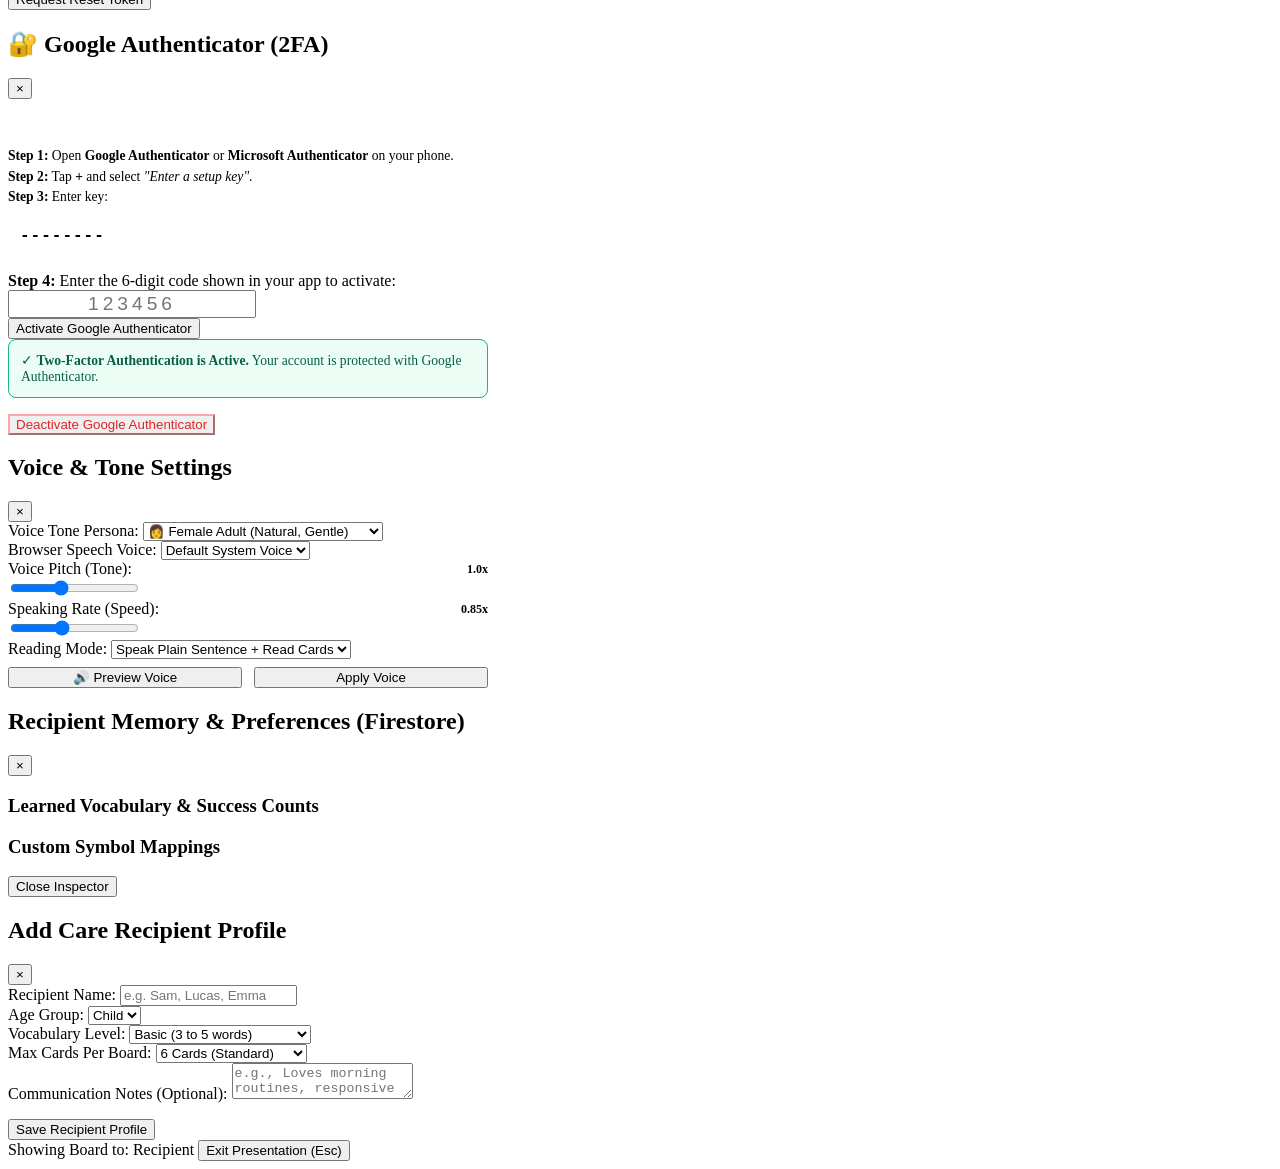
==== commit ff97440d: "style(footer): clean cluttered columns and add official GitHub repository link" ====
--- a/communicare/static/index.html
+++ b/communicare/static/index.html
@@ -258,10 +258,13 @@
         </div>
       </section>
 
-      <!-- App Footer with Attribution -->
+      <!-- App Footer with Attribution and GitHub Repo -->
       <footer class="studio-footer">
-        <p>CommuniCare &bull; Autonomous Assistive Intelligence Platform &bull; Built with Google GenAI SDK &bull; Gemini 3.5 Flash &bull; Google Cloud Run</p>
-        <p style="margin-top:0.35rem;">Pictograms by ARASAAC (<a href="https://arasaac.org" target="_blank" rel="noopener">arasaac.org</a>) licensed under CC BY-NC-SA 3.0.</p>
+        <p>CommuniCare &bull; Autonomous Assistive Intelligence Platform &bull; Built with Google GenAI SDK &bull; Gemini 3.5 Flash</p>
+        <p style="margin-top:0.35rem;">
+          <a href="https://github.com/Datwebguy/CommuniCare" target="_blank" rel="noopener" style="color:var(--color-royal-violet); font-weight:600; text-decoration:none; margin-right:8px;">⭐ GitHub Repository</a> &bull;
+          Pictograms by ARASAAC (<a href="https://arasaac.org" target="_blank" rel="noopener">arasaac.org</a>) CC BY-NC-SA 3.0.
+        </p>
       </footer>
     </main>
 
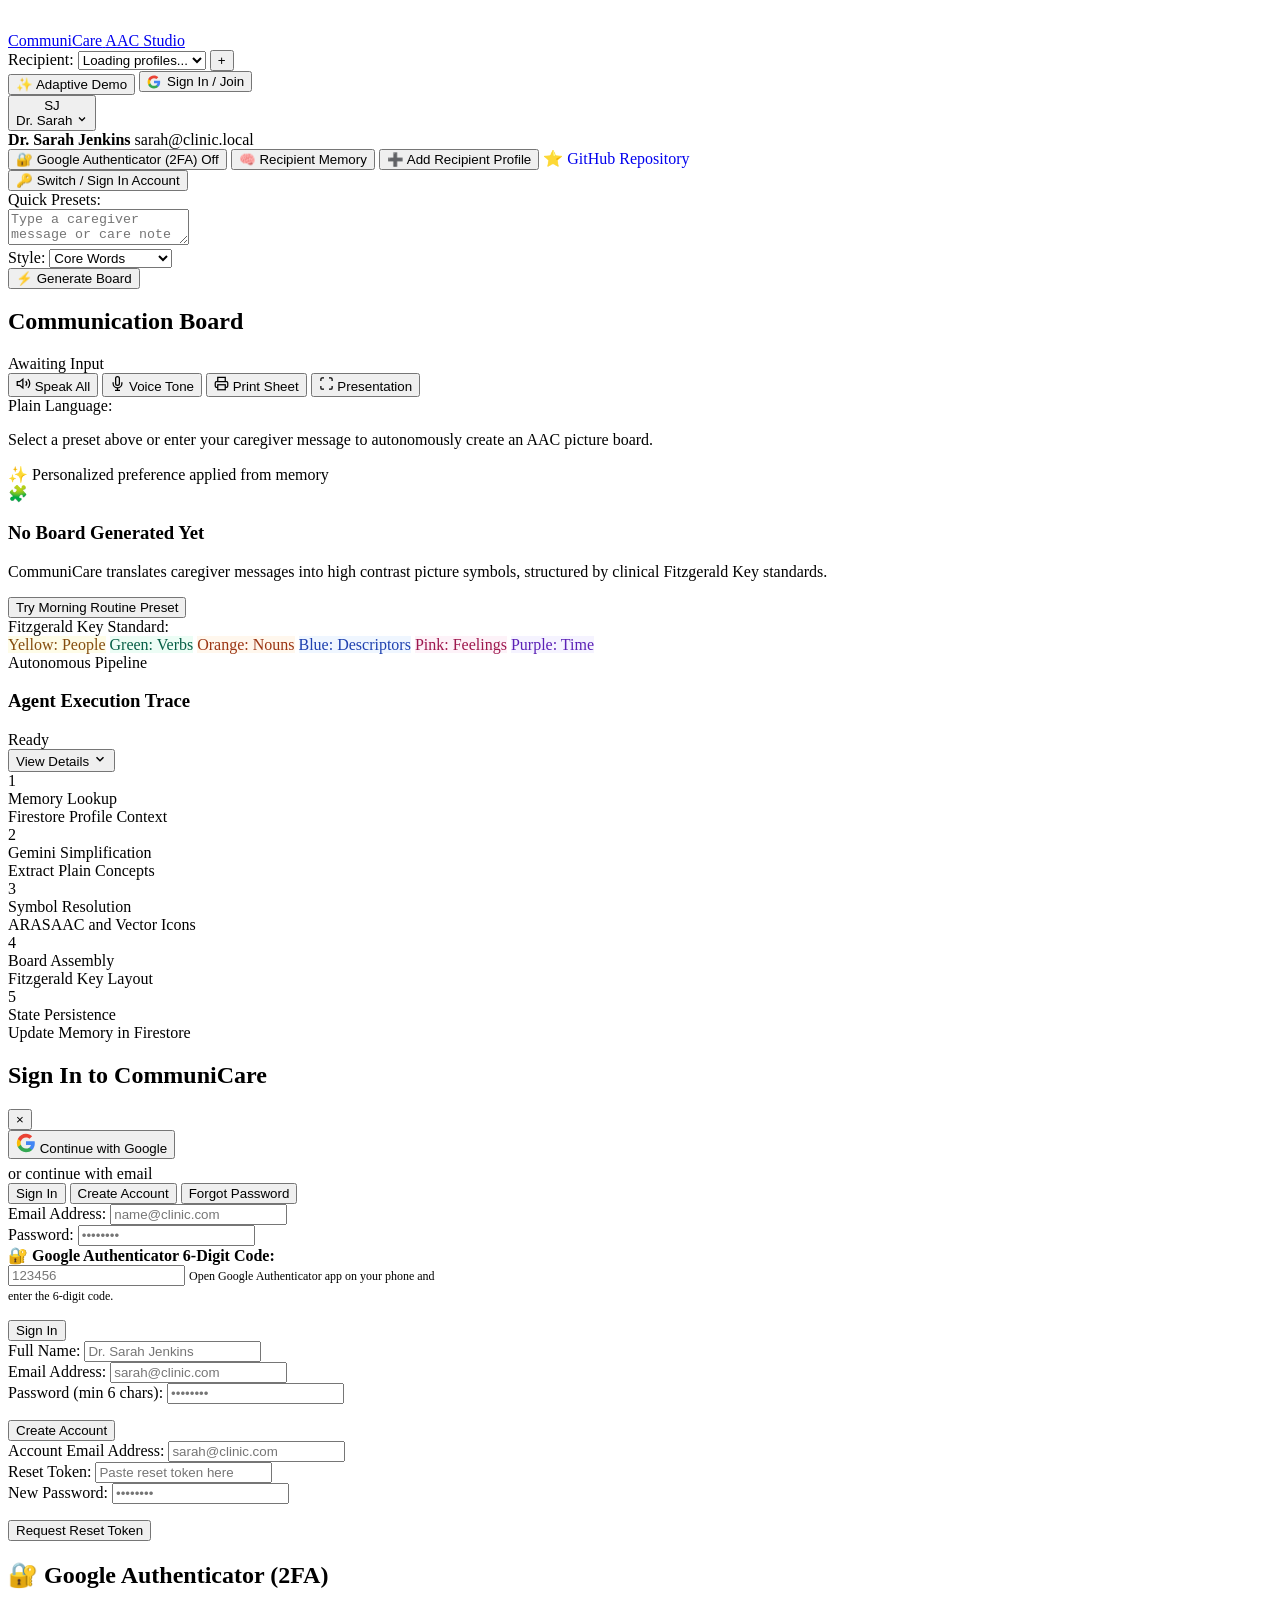
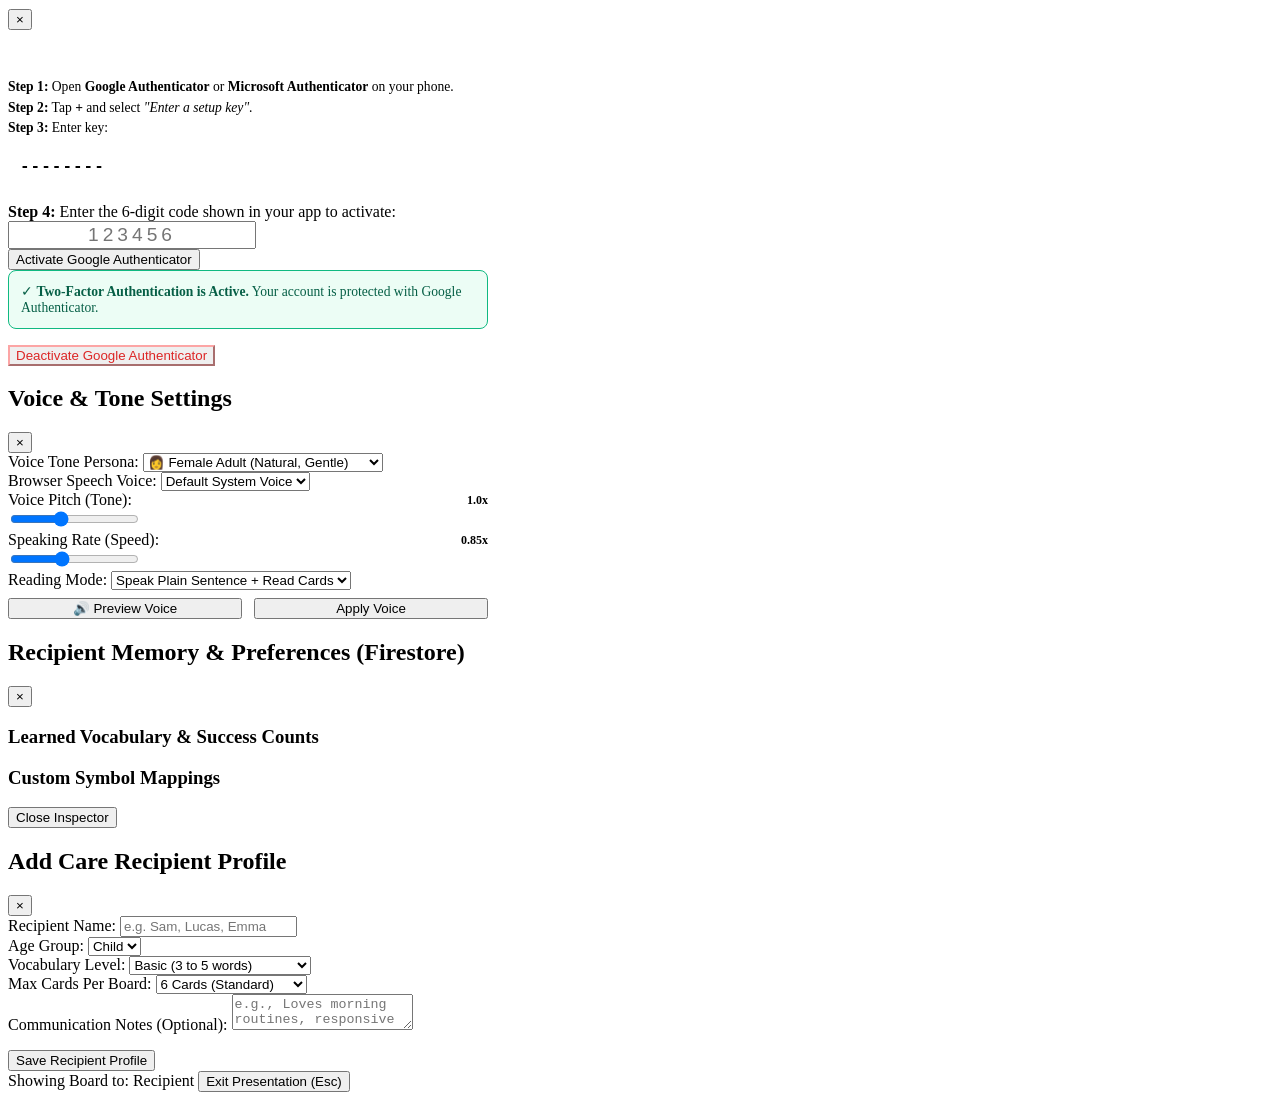
==== commit 4d050853: "clean(ui): remove cluttered studio footer from workspace canvas and relocate GitHub link into user m" ====
--- a/communicare/static/index.html
+++ b/communicare/static/index.html
@@ -86,6 +86,9 @@
             <button id="dropdown-btn-add-recipient" class="dropdown-item">
               <span>➕ Add Recipient Profile</span>
             </button>
+            <a href="https://github.com/Datwebguy/CommuniCare" target="_blank" rel="noopener" class="dropdown-item" style="text-decoration:none;">
+              <span>⭐ GitHub Repository</span>
+            </a>
             <div class="user-dropdown-divider"></div>
             <button id="dropdown-btn-auth" class="dropdown-item item-accent">
               <span id="dropdown-auth-label">🔑 Switch / Sign In Account</span>
@@ -257,15 +260,6 @@
           </div>
         </div>
       </section>
-
-      <!-- App Footer with Attribution and GitHub Repo -->
-      <footer class="studio-footer">
-        <p>CommuniCare &bull; Autonomous Assistive Intelligence Platform &bull; Built with Google GenAI SDK &bull; Gemini 3.5 Flash</p>
-        <p style="margin-top:0.35rem;">
-          <a href="https://github.com/Datwebguy/CommuniCare" target="_blank" rel="noopener" style="color:var(--color-royal-violet); font-weight:600; text-decoration:none; margin-right:8px;">⭐ GitHub Repository</a> &bull;
-          Pictograms by ARASAAC (<a href="https://arasaac.org" target="_blank" rel="noopener">arasaac.org</a>) CC BY-NC-SA 3.0.
-        </p>
-      </footer>
     </main>
 
     <!-- =========================================================================
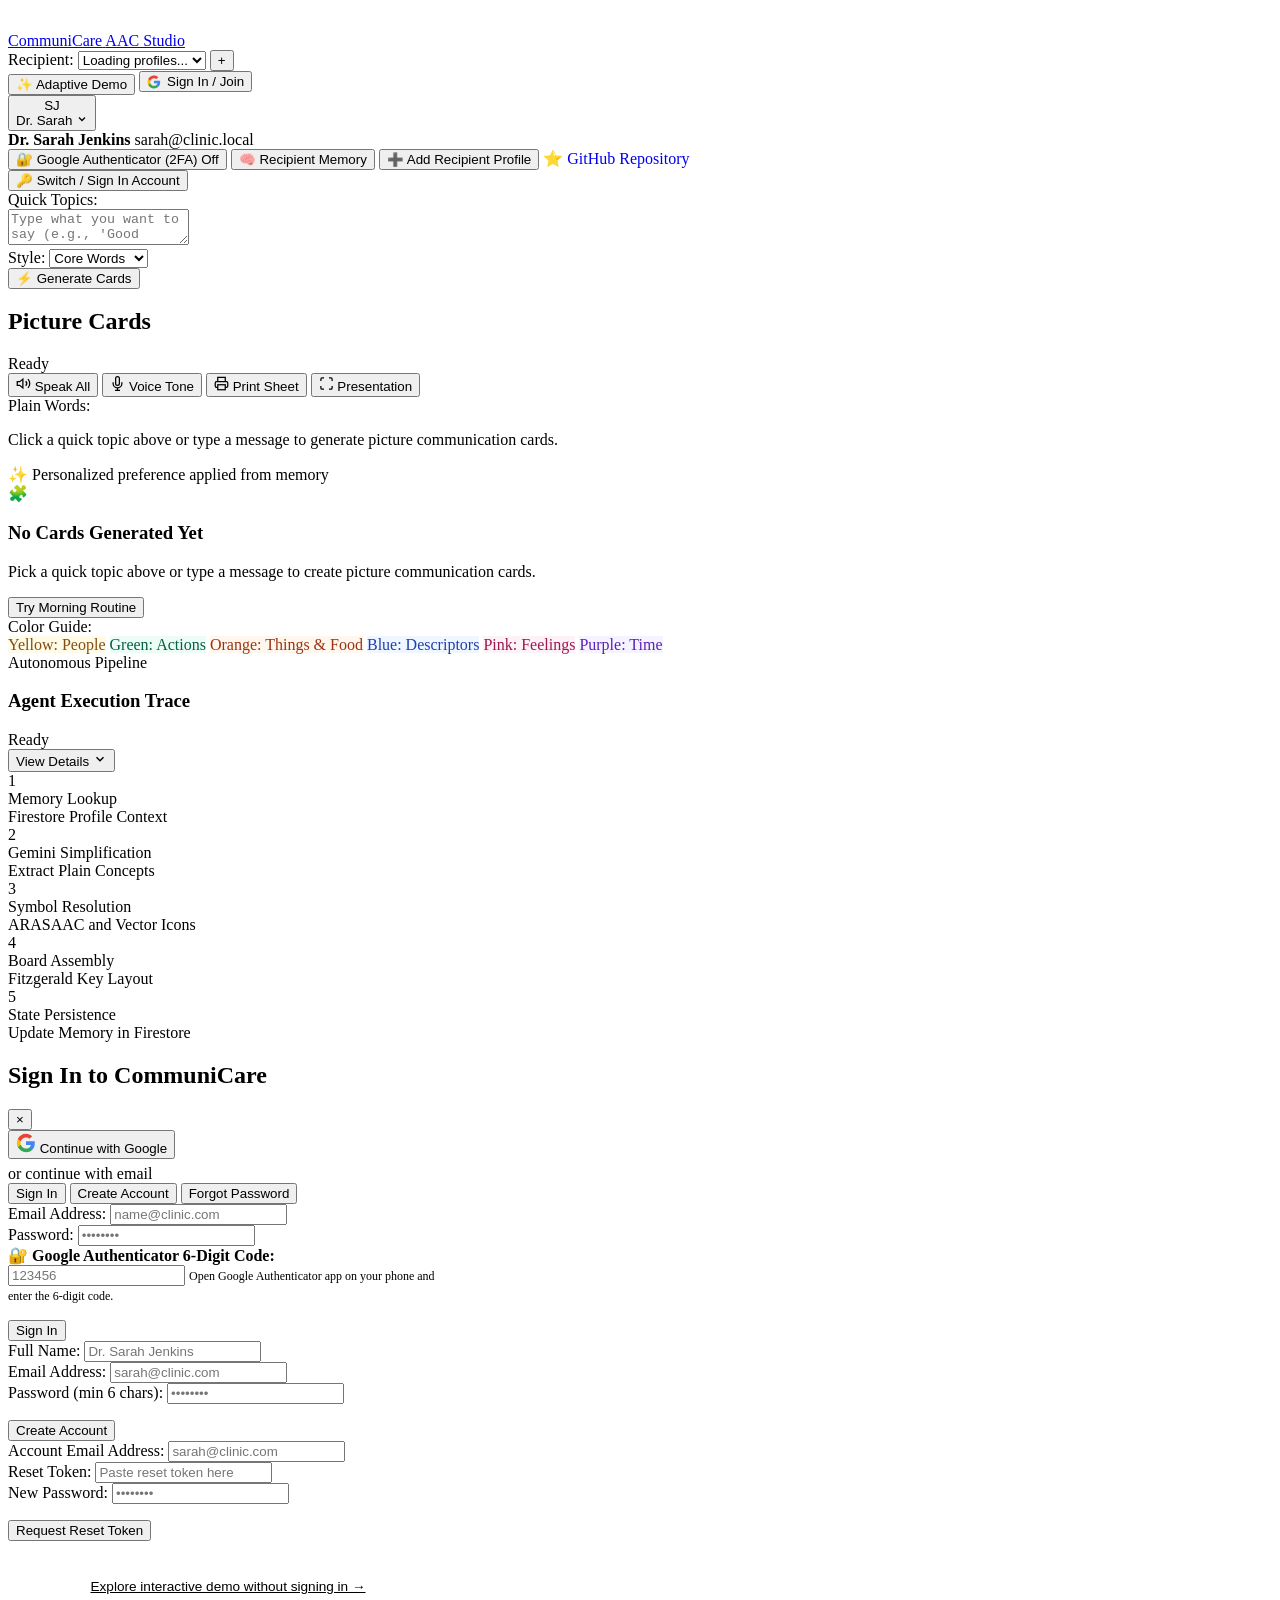
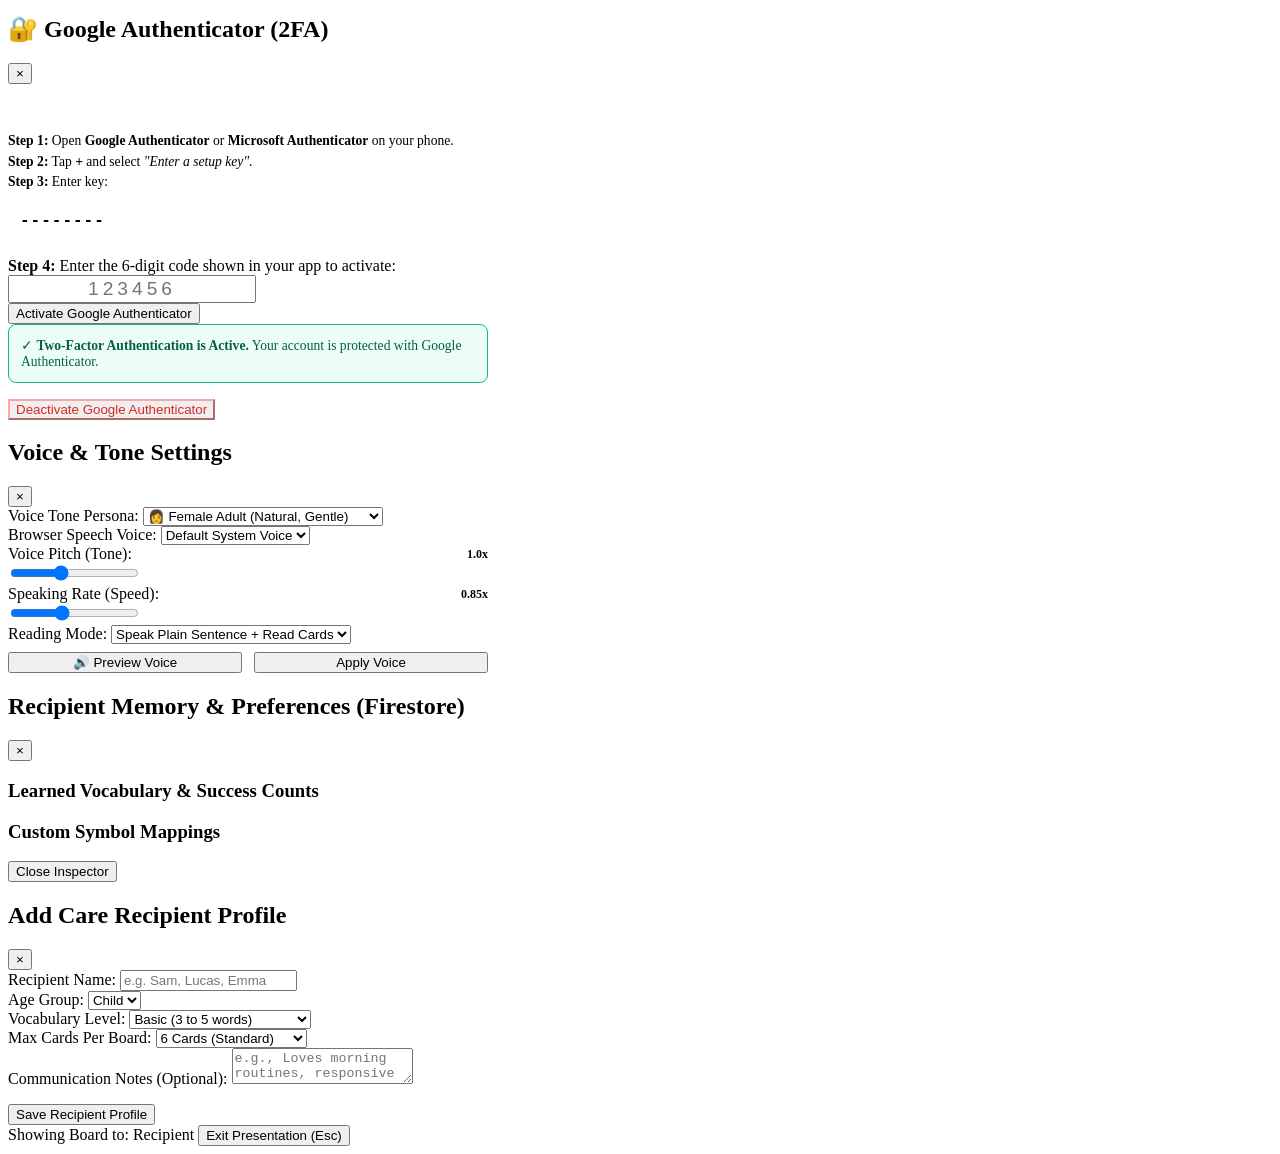
==== commit 23ce253e: "feat(auth): require sign in before accessing studio workspace with guest demo fallback and clean sim" ====
--- a/communicare/static/index.html
+++ b/communicare/static/index.html
@@ -101,11 +101,11 @@
     <!-- Main Studio Canvas -->
     <main class="main-content">
 
-      <!-- Composer Card: Quick Presets + Message Input -->
+      <!-- Composer Card: Quick Topics + Message Input -->
       <section class="studio-card">
         <!-- Scenario Presets -->
         <div class="presets-row">
-          <span class="presets-label">Quick Presets:</span>
+          <span class="presets-label">Quick Topics:</span>
           <div id="presets-container" class="presets-chips">
             <!-- Dynamically populated from /api/presets -->
           </div>
@@ -118,7 +118,7 @@
               id="caregiver-message"
               class="form-textarea"
               rows="2"
-              placeholder="Type a caregiver message or care note (e.g., 'Good morning Leo! Please take your medicine with water, then eat pancakes for breakfast and we will go to the park.')"
+              placeholder="Type what you want to say (e.g., 'Good morning Leo! Please take your medicine with water, then eat pancakes for breakfast.')"
             ></textarea>
           </div>
 
@@ -127,11 +127,11 @@
               <label for="style-select" class="form-label-inline">Style:</label>
               <select id="style-select" class="form-select-sm">
                 <option value="core_words">Core Words</option>
-                <option value="step_by_step">Sequential Steps</option>
+                <option value="step_by_step">Step by Step</option>
               </select>
             </div>
             <button id="btn-generate" class="btn btn-primary btn-generate">
-              <span>⚡ Generate Board</span>
+              <span>⚡ Generate Cards</span>
             </button>
           </div>
         </div>
@@ -144,25 +144,25 @@
         <div class="board-topbar">
           <div class="board-meta">
             <div class="board-title-row">
-              <h2 id="board-title" class="board-main-title">Communication Board</h2>
-              <span id="board-intent-badge" class="intent-badge">Awaiting Input</span>
+              <h2 id="board-title" class="board-main-title">Picture Cards</h2>
+              <span id="board-intent-badge" class="intent-badge">Ready</span>
             </div>
           </div>
 
           <div class="board-toolbar-actions">
-            <button id="btn-speak-all" class="btn btn-secondary btn-sm" title="Speak full board sequence aloud">
+            <button id="btn-speak-all" class="btn btn-secondary btn-sm" title="Speak full card sequence aloud">
               <svg width="15" height="15" viewBox="0 0 24 24" fill="none" stroke="currentColor" stroke-width="2"><polygon points="11 5 6 9 2 9 2 15 6 15 11 19 11 5"/><path d="M19.07 4.93a10 10 0 0 1 0 14.14M15.54 8.46a5 5 0 0 1 0 7.07"/></svg>
               <span>Speak All</span>
             </button>
-            <button id="btn-voice-settings" class="btn btn-secondary btn-sm" title="Configure voice persona, pitch, and speed">
+            <button id="btn-voice-settings" class="btn btn-secondary btn-sm" title="Configure voice, pitch, and speed">
               <svg width="15" height="15" viewBox="0 0 24 24" fill="none" stroke="currentColor" stroke-width="2"><path d="M12 1a3 3 0 0 0-3 3v8a3 3 0 0 0 6 0V4a3 3 0 0 0-3-3z"/><path d="M19 10v2a7 7 0 0 1-14 0v-2"/><line x1="12" y1="19" x2="12" y2="23"/><line x1="8" y1="23" x2="16" y2="23"/></svg>
               <span>Voice Tone</span>
             </button>
-            <button id="btn-print-board" class="btn btn-secondary btn-sm" title="Print physical AAC communication sheet">
+            <button id="btn-print-board" class="btn btn-secondary btn-sm" title="Print physical communication sheet">
               <svg width="15" height="15" viewBox="0 0 24 24" fill="none" stroke="currentColor" stroke-width="2"><polyline points="6 9 6 2 18 2 18 9"/><path d="M6 18H4a2 2 0 0 1-2-2v-5a2 2 0 0 1 2-2h16a2 2 0 0 1 2 2v5a2 2 0 0 1-2 2h-2"/><rect x="6" y="14" width="12" height="8"/></svg>
               <span>Print Sheet</span>
             </button>
-            <button id="btn-fullscreen" class="btn btn-secondary btn-sm" title="Fullscreen Presentation View for Recipient">
+            <button id="btn-fullscreen" class="btn btn-secondary btn-sm" title="Fullscreen Presentation View">
               <svg width="15" height="15" viewBox="0 0 24 24" fill="none" stroke="currentColor" stroke-width="2"><path d="M8 3H5a2 2 0 0 0-2 2v3m18 0V5a2 2 0 0 0-2-2h-3m0 18h3a2 2 0 0 0 2-2v-3M3 16v3a2 2 0 0 0 2 2h3"/></svg>
               <span>Presentation</span>
             </button>
@@ -172,9 +172,9 @@
         <!-- Plain Language Sentence Ribbon -->
         <div id="simplified-banner" class="simplified-sentence-box" title="Click to speak plain sentence aloud">
           <div class="simplified-ribbon-content">
-            <span class="simplified-label">Plain Language:</span>
+            <span class="simplified-label">Plain Words:</span>
             <p id="simplified-text" class="simplified-sentence">
-              Select a preset above or enter your caregiver message to autonomously create an AAC picture board.
+              Click a quick topic above or type a message to generate picture communication cards.
             </p>
           </div>
           <div id="adaptation-alert" class="adaptation-tag hidden">
@@ -186,19 +186,19 @@
         <div id="aac-cards-grid" class="aac-grid">
           <div class="empty-board-state">
             <div class="empty-icon">🧩</div>
-            <h3>No Board Generated Yet</h3>
-            <p>CommuniCare translates caregiver messages into high contrast picture symbols, structured by clinical Fitzgerald Key standards.</p>
-            <button id="btn-quick-sample" class="btn btn-primary btn-sm">Try Morning Routine Preset</button>
-          </div>
-        </div>
-
-        <!-- Fitzgerald Key Color Legend -->
+            <h3>No Cards Generated Yet</h3>
+            <p>Pick a quick topic above or type a message to create picture communication cards.</p>
+            <button id="btn-quick-sample" class="btn btn-primary btn-sm">Try Morning Routine</button>
+          </div>
+        </div>
+
+        <!-- Color Legend -->
         <div class="fitzgerald-legend">
-          <span class="legend-title">Fitzgerald Key Standard:</span>
+          <span class="legend-title">Color Guide:</span>
           <div class="legend-pills-row">
             <span class="legend-pill" style="background:#FEFCE8; border-color:#EAB308; color:#854D0E;">Yellow: People</span>
-            <span class="legend-pill" style="background:#ECFDF5; border-color:#10B981; color:#065F46;">Green: Verbs</span>
-            <span class="legend-pill" style="background:#FFF7ED; border-color:#F97316; color:#9A3412;">Orange: Nouns</span>
+            <span class="legend-pill" style="background:#ECFDF5; border-color:#10B981; color:#065F46;">Green: Actions</span>
+            <span class="legend-pill" style="background:#FFF7ED; border-color:#F97316; color:#9A3412;">Orange: Things & Food</span>
             <span class="legend-pill" style="background:#EFF6FF; border-color:#3B82F6; color:#1E40AF;">Blue: Descriptors</span>
             <span class="legend-pill" style="background:#FDF2F8; border-color:#EC4899; color:#9D174D;">Pink: Feelings</span>
             <span class="legend-pill" style="background:#F5F3FF; border-color:#8B5CF6; color:#5B21B6;">Purple: Time</span>
@@ -369,6 +369,12 @@
             </button>
           </form>
 
+          <div style="margin-top:1.25rem; text-align:center; padding-top:1rem; border-top:1px solid var(--color-soft-mist);">
+            <button type="button" id="btn-continue-guest" style="background:none; border:none; color:var(--color-stone-gray); font-size:0.85rem; text-decoration:underline; cursor:pointer;">
+              Explore interactive demo without signing in &rarr;
+            </button>
+          </div>
+
         </div>
       </div>
     </div>
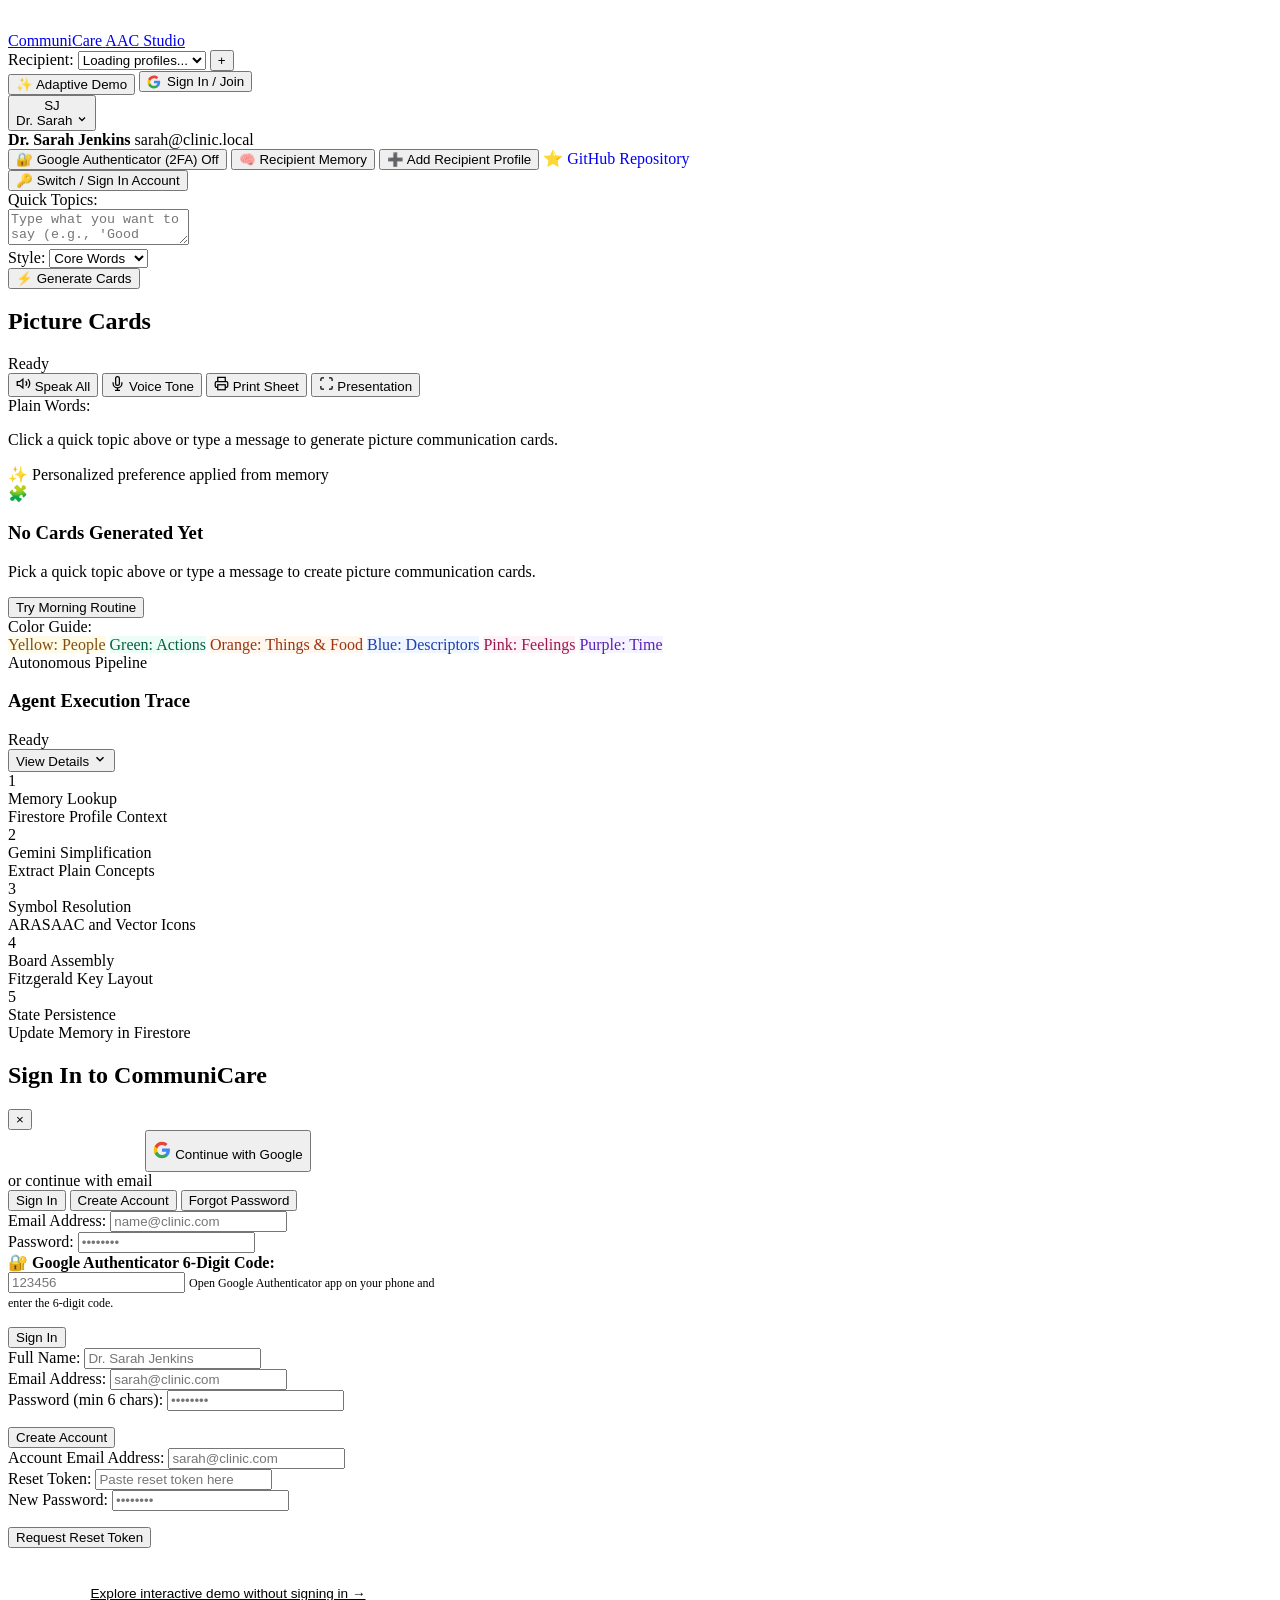
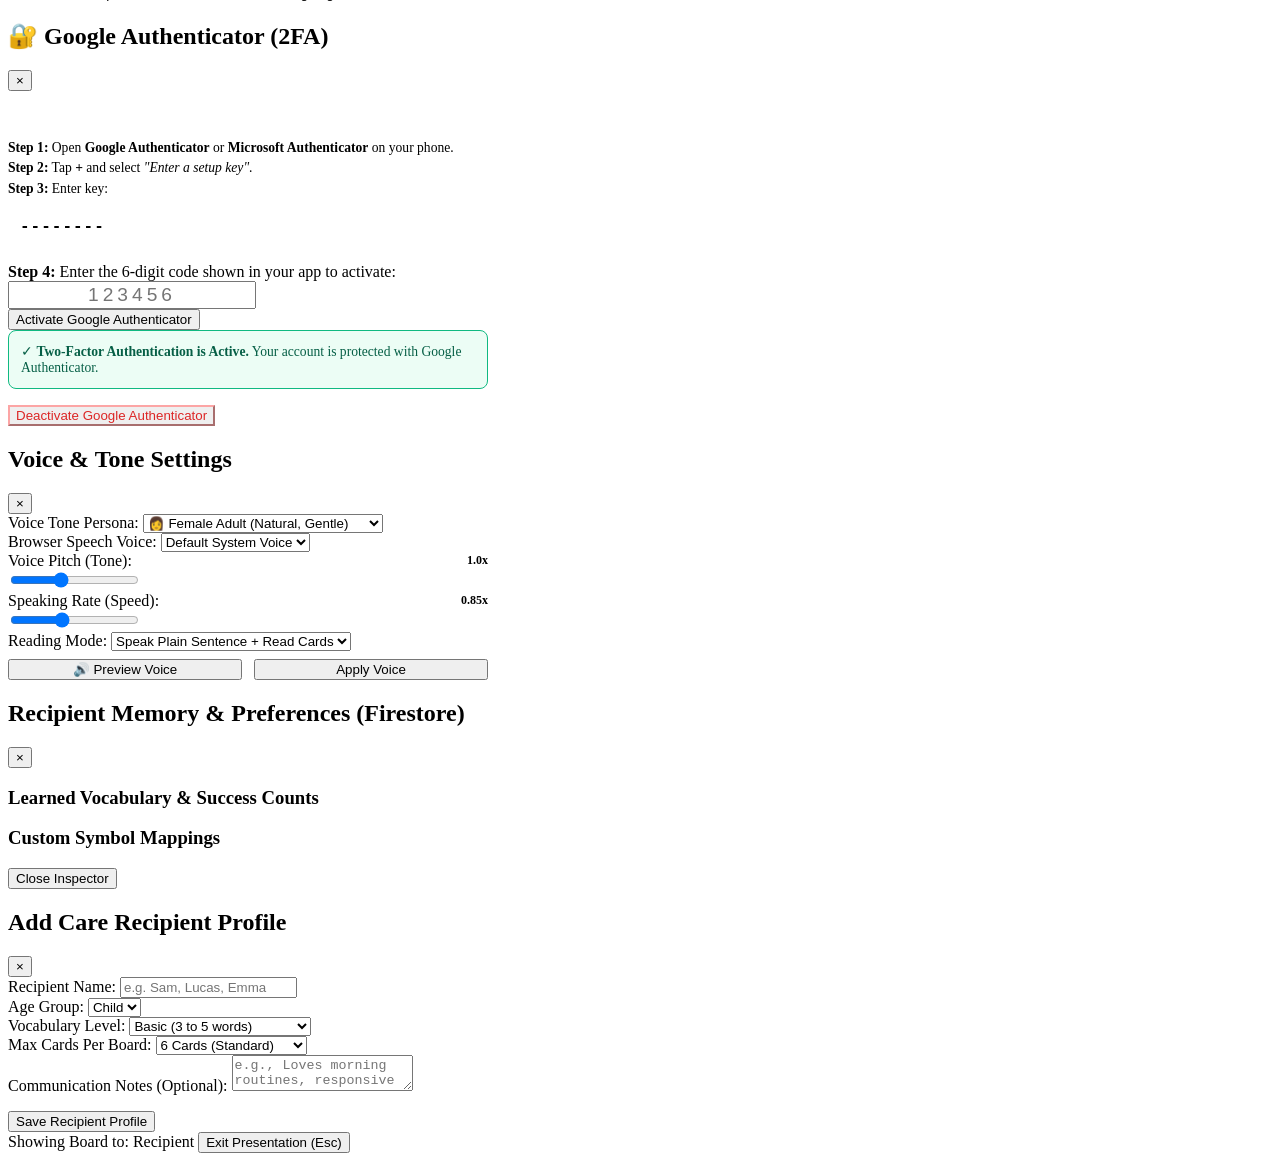
==== commit 476ed135: "fix(auth-modal): remove duplicate Google button and optimize compact modal layout without scrollbar" ====
--- a/communicare/static/index.html
+++ b/communicare/static/index.html
@@ -275,16 +275,17 @@
         <div class="modal-body">
           <!-- 1-Click Sign in with Google (Google Cloud Console OAuth) -->
           <div class="google-auth-section">
-            <button type="button" id="btn-custom-google-login" class="btn-google-signin">
-              <svg width="20" height="20" viewBox="0 0 24 24">
-                <path fill="#4285F4" d="M22.56 12.25c0-.78-.07-1.53-.2-2.25H12v4.26h5.92c-.26 1.37-1.04 2.53-2.21 3.31v2.77h3.57c2.08-1.92 3.28-4.74 3.28-8.09z"/>
-                <path fill="#34A853" d="M12 23c2.97 0 5.46-.98 7.28-2.66l-3.57-2.77c-.98.66-2.23 1.06-3.71 1.06-2.86 0-5.29-1.93-6.16-4.53H2.18v2.84C3.99 20.53 7.7 23 12 23z"/>
-                <path fill="#FBBC05" d="M5.84 14.09c-.22-.66-.35-1.36-.35-2.09s.13-1.43.35-2.09V7.06H2.18C1.43 8.55 1 10.22 1 12s.43 3.45 1.18 4.94l2.85-2.22.81-.63z"/>
-                <path fill="#EA4335" d="M12 5.38c1.62 0 3.06.56 4.21 1.64l3.15-3.15C17.45 2.09 14.97 1 12 1 7.7 1 3.99 3.47 2.18 7.06l3.66 2.84c.87-2.6 3.3-4.52 6.16-4.52z"/>
-              </svg>
-              <span>Continue with Google</span>
-            </button>
-            <div id="google-btn-wrapper" style="display:flex; justify-content:center; margin-top:0.4rem; width:100%;"></div>
+            <div id="google-btn-wrapper" style="width:100%; min-height:42px; display:flex; justify-content:center;">
+              <button type="button" id="btn-custom-google-login" class="btn-google-signin">
+                <svg width="18" height="18" viewBox="0 0 24 24">
+                  <path fill="#4285F4" d="M22.56 12.25c0-.78-.07-1.53-.2-2.25H12v4.26h5.92c-.26 1.37-1.04 2.53-2.21 3.31v2.77h3.57c2.08-1.92 3.28-4.74 3.28-8.09z"/>
+                  <path fill="#34A853" d="M12 23c2.97 0 5.46-.98 7.28-2.66l-3.57-2.77c-.98.66-2.23 1.06-3.71 1.06-2.86 0-5.29-1.93-6.16-4.53H2.18v2.84C3.99 20.53 7.7 23 12 23z"/>
+                  <path fill="#FBBC05" d="M5.84 14.09c-.22-.66-.35-1.36-.35-2.09s.13-1.43.35-2.09V7.06H2.18C1.43 8.55 1 10.22 1 12s.43 3.45 1.18 4.94l2.85-2.22.81-.63z"/>
+                  <path fill="#EA4335" d="M12 5.38c1.62 0 3.06.56 4.21 1.64l3.15-3.15C17.45 2.09 14.97 1 12 1 7.7 1 3.99 3.47 2.18 7.06l3.66 2.84c.87-2.6 3.3-4.52 6.16-4.52z"/>
+                </svg>
+                <span>Continue with Google</span>
+              </button>
+            </div>
             
             <div class="auth-divider">
               <span>or continue with email</span>
